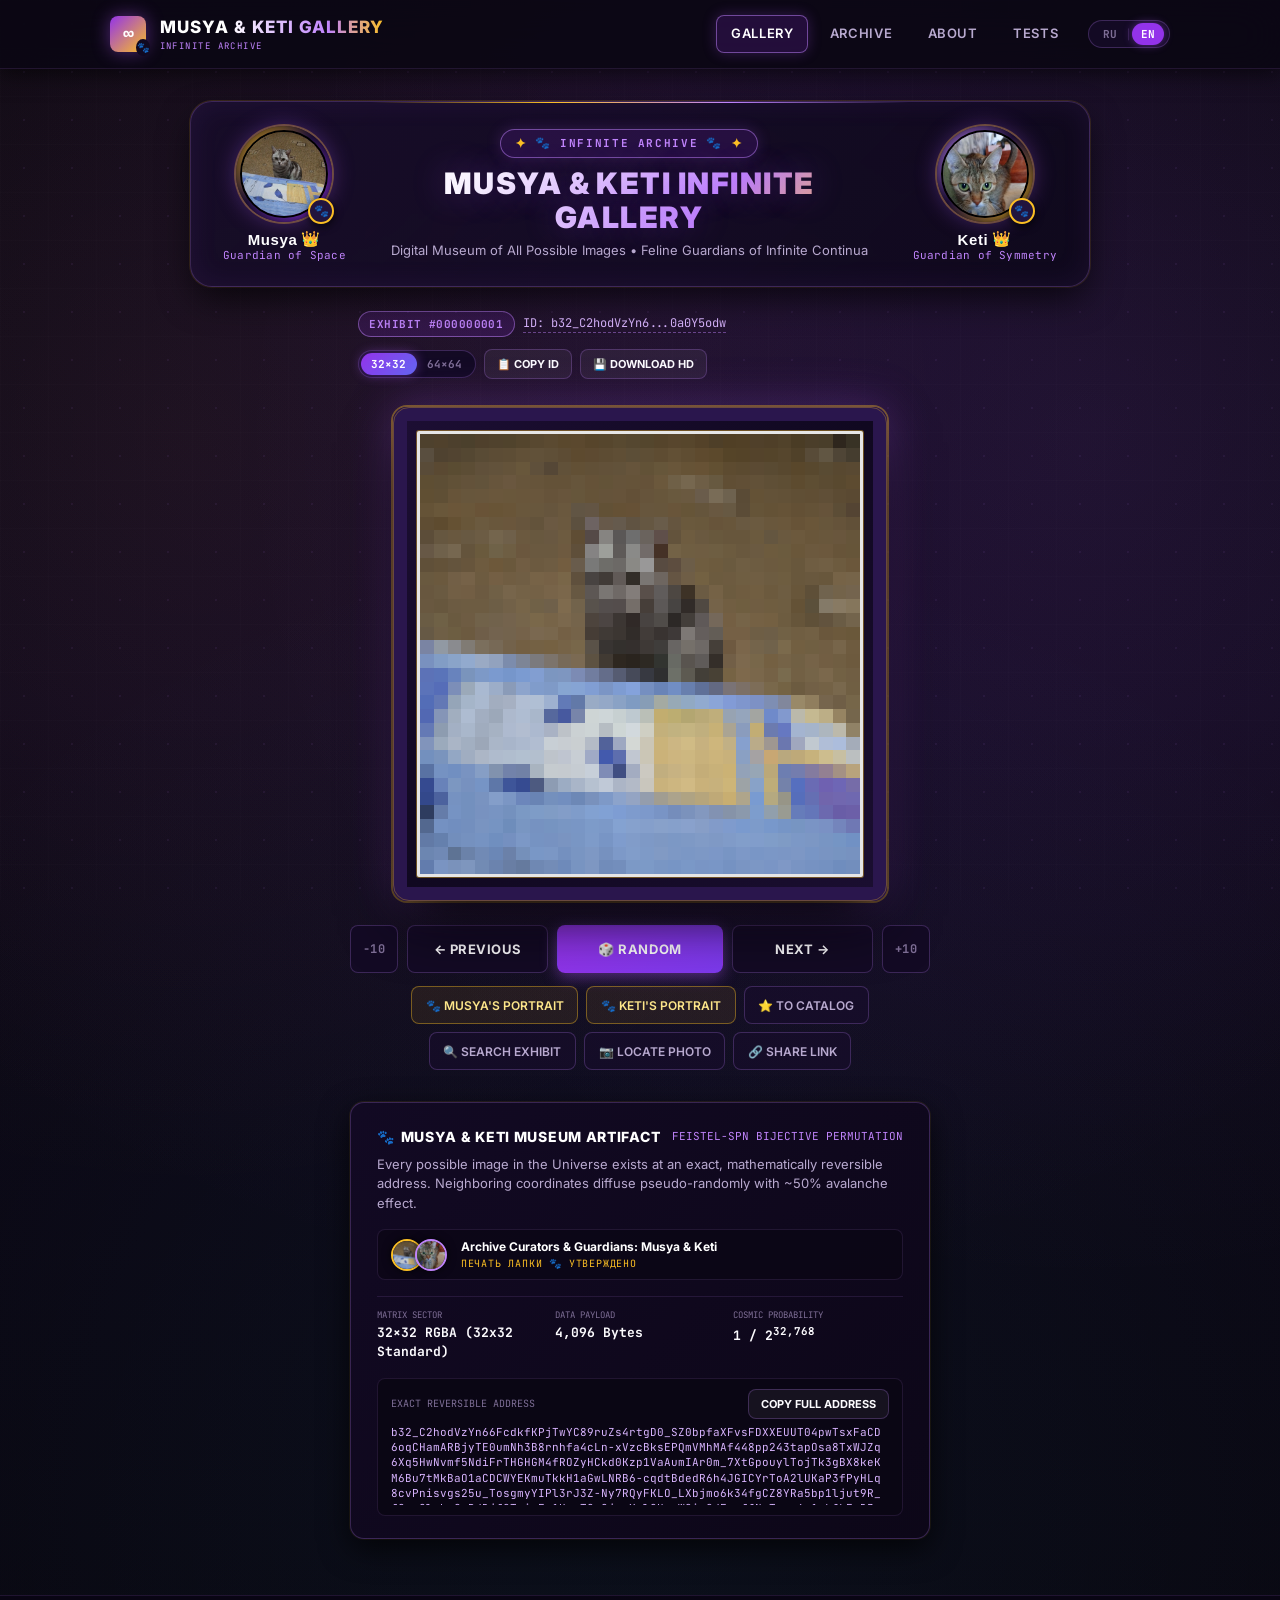
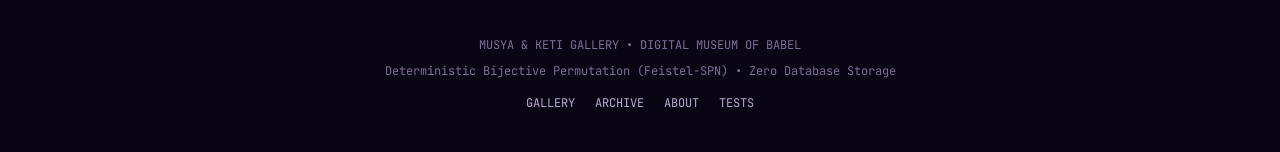
==== docs/index.html @ 3950c117 "Add files via upload" ====
<!DOCTYPE html>
<html lang="ru">
<head>
  <meta charset="UTF-8">
  <meta name="viewport" content="width=device-width, initial-scale=1.0, maximum-scale=5.0">
  <title data-i18n="site_title">ГАЛЕРЕЯ МУСИ И КЕТИ — Бесконечный цифровой музей всех возможных изображений</title>
  <meta name="description" content="Бесконечная цифровая галерея Муси и Кети: персональный музей всех возможных изображений на основе обратимой биективной перестановки Фейстеля-SPN.">
  <link rel="stylesheet" href="style.css">
  <link rel="preconnect" href="https://fonts.googleapis.com">
  <link rel="preconnect" href="https://fonts.gstatic.com" crossorigin>
  <link href="https://fonts.googleapis.com/css2?family=Inter:wght@400;500;600;700;800;900&family=JetBrains+Mono:wght@400;500;700&display=swap" rel="stylesheet">
</head>
<body>

  <!-- Top Navigation Header -->
  <header class="site-header">
    <div class="container header-inner">
      <a href="index.html" class="logo-group">
        <div class="logo-symbol">∞</div>
        <div class="logo-text-wrap">
          <span class="logo-title" data-i18n="site_name">ГАЛЕРЕЯ МУСИ И КЕТИ</span>
          <span class="logo-badge" data-i18n="site_badge">БЕСКОНЕЧНЫЙ МУЗЕЙ</span>
        </div>
      </a>

      <div class="header-nav-group">
        <nav class="site-nav">
          <a href="index.html" class="nav-link active" data-i18n="nav_gallery">ГАЛЕРЕЯ</a>
          <a href="explore.html" class="nav-link" data-i18n="nav_archive">ЗАЛ ЭКСПОНАТОВ</a>
          <a href="about.html" class="nav-link" data-i18n="nav_about">О МУЗЕЕ</a>
          <a href="tests.html" class="nav-link" data-i18n="nav_tests">ТЕСТЫ</a>
        </nav>

        <!-- Language Switcher Pill -->
        <div class="lang-switch" role="group" aria-label="Выбор языка / Language Selection">
          <button id="langBtnRu" class="lang-btn active" type="button" aria-label="Русский язык">RU</button>
          <span class="lang-divider">|</span>
          <button id="langBtnEn" class="lang-btn" type="button" aria-label="English language">EN</button>
        </div>
      </div>
    </div>
  </header>

  <!-- Central Museum Exhibition Hall -->
  <main class="container museum-hall">

    <!-- Grand Museum Hero Banner with Musya & Keti Portraits -->
    <section class="cats-museum-hero" aria-label="Хранительницы Музея">
      <!-- Left: Musya Medallion -->
      <button class="cat-guardian-card cat-musya" id="musyaCrestBtn" type="button" data-i18n-title="cat_musya_hint" title="Нажмите, чтобы материализовать Мусю">
        <div class="cat-medallion-frame">
          <img src="assets/musya.jpg" alt="Муся" class="cat-portrait-img">
          <div class="cat-paw-badge">🐾</div>
        </div>
        <div class="cat-info-tag">
          <span class="cat-name"><span data-i18n="cat_musya_name">Муся</span> 👑</span>
          <span class="cat-role" data-i18n="cat_musya_role">Хранительница Пространства</span>
        </div>
      </button>

      <!-- Center: Museum Grand Title -->
      <div class="museum-grand-title">
        <div class="museum-celestial-badge">
          <span class="star-icon">✦</span>
          <span class="paw-icon">🐾</span>
          <span data-i18n="site_badge">БЕСКОНЕЧНЫЙ МУЗЕЙ</span>
          <span class="paw-icon">🐾</span>
          <span class="star-icon">✦</span>
        </div>
        <h1 class="museum-main-heading" data-i18n="hero_title">ГАЛЕРЕЯ МУСИ И КЕТИ</h1>
        <p class="museum-sub-heading" data-i18n="hero_sub">Бесконечный цифровой музей изображений • Хранительницы бесконечных миров</p>
      </div>

      <!-- Right: Keti Medallion -->
      <button class="cat-guardian-card cat-keti" id="ketiCrestBtn" type="button" data-i18n-title="cat_keti_hint" title="Нажмите, чтобы материализовать Кети">
        <div class="cat-medallion-frame">
          <img src="assets/keti.jpg" alt="Кети" class="cat-portrait-img">
          <div class="cat-paw-badge">🐾</div>
        </div>
        <div class="cat-info-tag">
          <span class="cat-name"><span data-i18n="cat_keti_name">Кети</span> 👑</span>
          <span class="cat-role" data-i18n="cat_keti_role">Хранительница Симметрии</span>
        </div>
      </button>
    </section>
    
    <!-- Top Art Information & Actions Bar -->
    <div class="exhibit-top-bar">
      <div class="exhibit-number-tag">
        <span id="exhibitNum" class="exhibit-badge">ЭКСПОНАТ #0</span>
        <span id="exhibitShortId" class="exhibit-short-id" title="Нажмите, чтобы скопировать полный адрес">ID: загрузка...</span>
      </div>

      <div class="exhibit-top-actions">
        <!-- Resolution Sector Switcher -->
        <div class="res-pill-switch" role="group" aria-label="Выбор сектора матрицы">
          <button id="resPill32" class="res-pill-btn active" type="button">32×32</button>
          <button id="resPill64" class="res-pill-btn" type="button">64×64</button>
        </div>

        <button id="topCopyBtn" class="btn btn-secondary btn-sm" type="button" title="Скопировать полный ID" data-i18n="btn_copy_id">
          <span>📋</span> КОПИРОВАТЬ ID
        </button>
        <button id="topDownloadBtn" class="btn btn-secondary btn-sm" type="button" title="Скачать HD изображение" data-i18n="btn_download">
          <span>💾</span> СКАЧАТЬ HD
        </button>
      </div>
    </div>

    <!-- The Central Masterpiece Frame -->
    <div class="museum-frame-stage">
      <div class="museum-frame-outer">
        <div class="museum-frame-inner">
          <canvas id="artworkCanvas" class="artwork-canvas" width="440" height="440"></canvas>
        </div>
      </div>
    </div>

    <!-- Museum Controls & Babel Traversal Deck -->
    <div class="museum-controls">
      <!-- Primary Traversal Row: Adjacent Coordinate Stepping -->
      <div class="traversal-row">
        <button id="stepMinus10" class="nav-btn nav-btn-step" type="button" title="Сделать 10 шагов назад">-10</button>
        <button id="prevBtn" class="nav-btn" type="button" title="Предыдущий экспонат (Стрелка влево)" data-i18n="nav_prev">
          <span>←</span> НАЗАД
        </button>
        <button id="randomBtn" class="nav-btn nav-btn-random" type="button" title="Материализовать случайную координату (Пробел / R)" data-i18n="nav_random">
          <span>🎲</span> СЛУЧАЙНЫЙ
        </button>
        <button id="nextBtn" class="nav-btn" type="button" title="Следующий экспонат (Стрелка вправо)" data-i18n="nav_next">
          ВПЕРЁД <span>→</span>
        </button>
        <button id="stepPlus10" class="nav-btn nav-btn-step" type="button" title="Сделать 10 шагов вперёд">+10</button>
      </div>

      <!-- Secondary Tools Row -->
      <div class="tools-row">
        <button id="loadMusyaBtn" class="tool-btn tool-btn-cat" type="button" data-i18n="tool_musya">
          <span>🐾</span> ПОРТРЕТ МУСИ
        </button>
        <button id="loadKetiBtn" class="tool-btn tool-btn-cat" type="button" data-i18n="tool_keti">
          <span>🐾</span> ПОРТРЕТ КЕТИ
        </button>
        <button id="saveToCatalogBtn" class="tool-btn" type="button" data-i18n="tool_save_catalog">
          <span>⭐</span> В КАТАЛОГ
        </button>
        <button id="jumpModalBtn" class="tool-btn" type="button" data-i18n="tool_jump">
          <span>🔍</span> ПОИСК ЭКСПОНАТА
        </button>
        <button id="photoModalBtn" class="tool-btn" type="button" data-i18n="tool_locate">
          <span>📷</span> НАЙТИ ФОТО
        </button>
        <button id="shareBtn" class="tool-btn" type="button" data-i18n="tool_share">
          <span>🔗</span> ПОДЕЛИТЬСЯ
        </button>
      </div>
    </div>

    <!-- Museum Placard (Metadata) -->
    <div class="museum-placard">
      <div class="placard-title-row">
        <div class="placard-title">
          <span>🐾</span>
          <span data-i18n="placard_title">АРТИФАКТ МУЗЕЯ МУСИ И КЕТИ</span>
        </div>
        <div class="placard-provenance" data-i18n="placard_provenance">ОБРАТИМАЯ БИЕКЦИЯ ФЕЙСТЕЛЯ-SPN</div>
      </div>
      <p class="placard-desc" data-i18n="placard_desc">
        Каждое возможное изображение Вселенной обладает точным, математически обратимым адресом. 
        Соседние координаты рассеиваются псевдослучайно с эффектом лавины ~50%.
      </p>

      <!-- Feline Museum Curators Badge -->
      <div class="placard-curators-badge">
        <div class="curator-thumbs">
          <img src="assets/musya.jpg" alt="Муся" class="curator-avatar">
          <img src="assets/keti.jpg" alt="Кети" class="curator-avatar">
        </div>
        <div class="curator-text">
          <span class="curator-label" data-i18n="placard_curators">Хранительницы цифрового архива: Муся и Кети</span>
          <span class="curator-seal">ПЕЧАТЬ ЛАПКИ 🐾 УТВЕРЖДЕНО</span>
        </div>
      </div>

      <div class="placard-stats">
        <div class="placard-stat-item">
          <span class="placard-stat-label" data-i18n="placard_sector">СЕКТОР МАТРИЦЫ</span>
          <span id="placardSector" class="placard-stat-val">32×32 RGBA</span>
        </div>
        <div class="placard-stat-item">
          <span class="placard-stat-label" data-i18n="placard_payload">ОБЪЁМ ДАННЫХ</span>
          <span id="placardBytes" class="placard-stat-val">4,096 Bytes</span>
        </div>
        <div class="placard-stat-item">
          <span class="placard-stat-label" data-i18n="placard_prob">КОСМИЧЕСКАЯ ВЕРОЯТНОСТЬ</span>
          <span id="placardProb" class="placard-stat-val">1 / 2<sup>32,768</sup></span>
        </div>
      </div>

      <!-- Expandable / Scrollable Full Address -->
      <div class="placard-id-box">
        <div class="placard-id-header">
          <span data-i18n="placard_addr_title">ТОЧНЫЙ МАТЕМАТИЧЕСКИЙ АДРЕС</span>
          <button id="placardCopyBtn" class="btn btn-secondary btn-sm" type="button" data-i18n="placard_btn_copy">КОПИРОВАТЬ АДРЕС</button>
        </div>
        <div id="placardFullId" class="placard-id-text"></div>
      </div>
    </div>

  </main>

  <!-- =========================================
       MODAL 1: SEARCH EXHIBIT (BY ID OR SHORT NUMBER)
       ========================================= -->
  <div id="jumpModal" class="modal-overlay" role="dialog" aria-modal="true">
    <div class="modal-window">
      <div class="modal-header">
        <h3 class="modal-title"><span data-i18n="modal_jump_title">🔍 Поиск экспоната в Галерее Муси и Кети</span></h3>
        <button id="jumpCloseBtn" class="modal-close-btn" type="button">&times;</button>
      </div>

      <!-- Search Mode Tabs -->
      <div style="display: flex; gap: 0.5rem; margin-bottom: 1.25rem; border-bottom: 1px solid var(--border-subtle); padding-bottom: 0.75rem;">
        <button id="searchTabNumBtn" class="btn btn-secondary btn-sm active" type="button" data-i18n="search_tab_num" style="flex: 1;">
          ПО НОМЕРУ ЭКСПОНАТА
        </button>
        <button id="searchTabIdBtn" class="btn btn-secondary btn-sm" type="button" data-i18n="search_tab_id" style="flex: 1;">
          ПО ПОЛНОМУ ID
        </button>
      </div>

      <!-- Tab 1: Search by Short Number -->
      <div id="searchTabNumPane">
        <p style="font-size: 0.8125rem; color: var(--text-muted); margin-bottom: 0.75rem;" data-i18n="modal_search_num_hint">
          Введите номер сохранённого экспоната (например, EXHIBIT #000000001 или 1):
        </p>
        <input type="text" id="searchNumInput" class="modal-textarea" style="height: 46px; font-size: 0.95rem; padding: 0.65rem 0.85rem; resize: none;" data-i18n-placeholder="modal_search_num_placeholder" placeholder="EXHIBIT #000000001..." spellcheck="false">
        <div style="display: flex; justify-content: flex-end; gap: 0.5rem; margin-top: 1.25rem;">
          <button id="searchNumExecuteBtn" class="btn btn-primary" type="button" data-i18n="modal_search_num_btn">НАЙТИ В КАТАЛОГЕ</button>
        </div>
      </div>

      <!-- Tab 2: Search by Full ID -->
      <div id="searchTabIdPane" style="display: none;">
        <p style="font-size: 0.8125rem; color: var(--text-muted); margin-bottom: 0.75rem;" data-i18n="modal_jump_hint">
          Вставьте полный адрес 32×32 (b32_...), 64×64 (b64_...) или Base64 ID:
        </p>
        <textarea id="jumpInput" class="modal-textarea" data-i18n-placeholder="modal_jump_placeholder" placeholder="Вставьте полный ID экспоната здесь..." spellcheck="false"></textarea>
        <div style="display: flex; justify-content: flex-end; gap: 0.5rem; margin-top: 1.25rem;">
          <button id="jumpExecuteBtn" class="btn btn-primary" type="button" data-i18n="modal_jump_btn">ДЕКОДИРОВАТЬ И ОТКРЫТЬ</button>
        </div>
      </div>

      <div id="jumpErrorBox" class="alert-banner alert-error" style="display: none;"></div>
    </div>
  </div>

  <!-- =========================================
       MODAL 2: LOCATE PHOTO (CALCULATE ADDRESS)
       ========================================= -->
  <div id="photoModal" class="modal-overlay" role="dialog" aria-modal="true">
    <div class="modal-window">
      <div class="modal-header">
        <h3 class="modal-title"><span data-i18n="modal_locate_title">📷 Найти фотографию в Галерее Муси и Кети</span></h3>
        <button id="photoCloseBtn" class="modal-close-btn" type="button">&times;</button>
      </div>
      <p style="font-size: 0.8125rem; color: var(--text-muted); margin-bottom: 1rem;" data-i18n="modal_locate_hint">
        Загрузите любую фотографию, чтобы вычислить её уникальные координаты через обратную перестановку:
      </p>

      <div id="photoDropzone" class="modal-dropzone">
        <input type="file" id="photoFileInput" accept="image/*" style="display: none;">
        <div style="font-size: 1.75rem; color: var(--accent-lavender); margin-bottom: 0.25rem;">🐾 ⇪</div>
        <div style="font-size: 0.875rem; font-weight: 700;" data-i18n="modal_dropzone_main">Выберите или перетащите фото</div>
        <div style="font-size: 0.75rem; color: var(--text-dim); margin-top: 0.25rem;" data-i18n="modal_dropzone_sub">100% локальная обработка на вашем устройстве без сервера</div>
      </div>

      <div id="photoPreviewStrip" class="modal-preview-strip">
        <img id="photoThumb" class="modal-thumb" alt="Превью">
        <div style="flex: 1; overflow: hidden;">
          <div id="photoFileName" style="font-size: 0.8125rem; font-weight: 600; white-space: nowrap; overflow: hidden; text-overflow: ellipsis;"></div>
          <div style="font-size: 0.6875rem; color: var(--accent-gold);">Готово к вычислению адреса в архиве</div>
        </div>
      </div>

      <!-- Resolution Selector in Modal -->
      <div style="display: flex; align-items: center; justify-content: space-between; margin-top: 1rem;">
        <span style="font-size: 0.75rem; font-family: var(--font-mono); color: var(--text-muted);" data-i18n="modal_locate_sector">ЦЕЛЕВОЙ СЕКТОР:</span>
        <select id="photoResToggle" style="background: var(--bg-input); color: #fff; border: 1px solid var(--border-light); border-radius: var(--radius-sm); padding: 0.35rem 0.65rem; font-family: var(--font-mono); font-size: 0.75rem;">
          <option value="32" data-i18n="modal_locate_opt32">32×32 Стандарт (1 024 px)</option>
          <option value="64" data-i18n="modal_locate_opt64">64×64 Детализированный (4 096 px)</option>
        </select>
      </div>

      <div id="photoDownscaleWarning" class="alert-banner alert-warning" style="display: none;"></div>

      <div style="display: flex; justify-content: flex-end; gap: 0.5rem; margin-top: 1.25rem;">
        <button id="photoCalculateBtn" class="btn btn-primary" type="button" style="display: none;" data-i18n="modal_locate_btn">РАССЧИТАТЬ АДРЕС В АРХИВЕ</button>
      </div>
    </div>
  </div>

  <!-- Mobile Bottom Navigation Bar -->
  <aside class="mobile-bottom-bar" aria-label="Мобильная навигация">
    <nav class="mobile-bottom-nav">
      <a href="index.html" class="mob-nav-btn active">
        <span class="mob-icon">🐾</span>
        <span data-i18n="nav_gallery">Галерея</span>
      </a>
      <a href="explore.html" class="mob-nav-btn">
        <span class="mob-icon">🔭</span>
        <span data-i18n="nav_archive">Зал</span>
      </a>
      <a href="about.html" class="mob-nav-btn">
        <span class="mob-icon">📖</span>
        <span data-i18n="nav_about">О музее</span>
      </a>
      <a href="tests.html" class="mob-nav-btn">
        <span class="mob-icon">🧪</span>
        <span data-i18n="nav_tests">Тесты</span>
      </a>
    </nav>
  </aside>

  <!-- Site Footer -->
  <footer class="site-footer">
    <div class="container footer-inner">
      <p data-i18n="footer_copy">ГАЛЕРЕЯ МУСИ И КЕТИ • БЕСКОНЕЧНЫЙ ЦИФРОВОЙ МУЗЕЙ</p>
      <p data-i18n="footer_tech">Биективная псевдослучайная перестановка (Feistel-SPN) • Без серверов и баз данных</p>
      <div class="footer-links">
        <a href="index.html" data-i18n="nav_gallery">ГАЛЕРЕЯ</a>
        <a href="explore.html" data-i18n="nav_archive">ЗАЛ ЭКСПОНАТОВ</a>
        <a href="about.html" data-i18n="nav_about">О МУЗЕЕ</a>
        <a href="tests.html" data-i18n="nav_tests">ТЕСТЫ</a>
      </div>
    </div>
  </footer>

  <script src="permutation.js"></script>
  <script src="encoder.js"></script>
  <script src="decoder.js"></script>
  <script src="generator.js"></script>
  <script src="i18n.js"></script>
  <script src="cat_data.js"></script>
  <script src="catalog.js"></script>
  <script src="app.js"></script>
</body>
</html>
---- docs/style.css ----
/*
 * MUSYA & KETI: INFINITE GALLERY - DIGITAL MUSEUM ARCHIVE
 * Dedicated to the two feline guardians: Musya & Keti
 * Aesthetic: Regal Obsidian & Deep Cosmic Amethyst, Ethereal Lavender Glow,
 * Warm Starlight Gold Accents, Beveled Museum Frames & Celestial Motifs
 * Fully Responsive: Desktop, Tablet, and Mobile (from 320px)
 */

:root {
  /* Cosmic Backgrounds */
  --bg-void: #07060b;
  --bg-hall: #0c0817;
  --bg-card: #130a24;
  --bg-card-hover: #1c1033;
  --bg-card-elevated: #22143d;
  --bg-input: #0a0614;

  /* Museum Beveled Frames */
  --frame-outer: #160c2b;
  --frame-bevel: #2a164d;
  --frame-inner: #fdfefe;
  --frame-gold: #fbbf24;
  --frame-gold-glow: rgba(251, 191, 36, 0.4);
  --frame-glow: rgba(168, 85, 247, 0.35);

  /* Color Accents */
  --accent-purple: #9333ea;
  --accent-lavender: #c084fc;
  --accent-lavender-light: #e9d5ff;
  --accent-purple-glow: rgba(168, 85, 247, 0.45);
  --accent-gold: #fbbf24;
  --accent-gold-dark: #d97706;
  --accent-gold-glow: rgba(251, 191, 36, 0.35);
  --accent-blue: #38bdf8;
  --accent-blue-glow: rgba(56, 189, 248, 0.25);
  --accent-indigo: #6366f1;

  /* Borders */
  --border-subtle: rgba(192, 132, 252, 0.12);
  --border-light: rgba(192, 132, 252, 0.24);
  --border-accent: rgba(192, 132, 252, 0.5);
  --border-gold: rgba(251, 191, 36, 0.4);

  /* Typography Colors */
  --text-main: #fcfbfe;
  --text-muted: #b8a9cf;
  --text-dim: #7e6e96;
  --text-accent: #d8b4fe;
  --text-gold: #fde68a;

  /* Status Colors */
  --status-success: #10b981;
  --status-error: #f43f5e;
  --status-warning: #f59e0b;

  /* Fonts */
  --font-sans: 'Inter', -apple-system, BlinkMacSystemFont, 'Segoe UI', Roboto, sans-serif;
  --font-mono: 'JetBrains Mono', 'Fira Code', 'Courier New', monospace;

  /* Border Radii */
  --radius-xs: 4px;
  --radius-sm: 8px;
  --radius-md: 14px;
  --radius-lg: 22px;
  --radius-full: 9999px;
}

*, *::before, *::after {
  box-sizing: border-box;
  margin: 0;
  padding: 0;
}

html {
  font-size: 16px;
  scroll-behavior: smooth;
  color-scheme: dark;
  -webkit-text-size-adjust: 100%;
}

body {
  background-color: var(--bg-void);
  color: var(--text-main);
  font-family: var(--font-sans);
  line-height: 1.5;
  min-height: 100vh;
  display: flex;
  flex-direction: column;
  overflow-x: hidden;
  background-image: 
    radial-gradient(circle at 50% 12%, rgba(147, 51, 234, 0.12) 0%, transparent 65%),
    radial-gradient(circle at 15% 25%, rgba(251, 191, 36, 0.05) 0%, transparent 45%),
    radial-gradient(circle at 85% 25%, rgba(192, 132, 252, 0.08) 0%, transparent 50%),
    radial-gradient(circle at 50% 85%, rgba(56, 189, 248, 0.05) 0%, transparent 60%),
    linear-gradient(to bottom, #07060b, #0d0818 40%, #08060e);
}

/* Celestial Starlight & Arch Grid Texture */
body::before {
  content: "";
  position: fixed;
  inset: 0;
  background-size: 48px 48px;
  background-image: 
    radial-gradient(circle, rgba(192, 132, 252, 0.07) 1px, transparent 1px),
    linear-gradient(to right, rgba(255, 255, 255, 0.012) 1px, transparent 1px),
    linear-gradient(to bottom, rgba(255, 255, 255, 0.012) 1px, transparent 1px);
  pointer-events: none;
  z-index: 0;
}

.container {
  width: 100%;
  max-width: 1100px;
  margin: 0 auto;
  padding: 0 1.25rem;
  position: relative;
  z-index: 1;
}

/* =========================================
   TOP NAVIGATION HEADER
   ========================================= */

.site-header {
  border-bottom: 1px solid var(--border-subtle);
  background: rgba(11, 7, 20, 0.92);
  backdrop-filter: blur(20px);
  -webkit-backdrop-filter: blur(20px);
  position: sticky;
  top: 0;
  z-index: 100;
  box-shadow: 0 4px 20px rgba(0, 0, 0, 0.6);
}

.header-inner {
  display: flex;
  align-items: center;
  justify-content: space-between;
  height: 68px;
  gap: 1rem;
}

.logo-group {
  display: flex;
  align-items: center;
  gap: 0.85rem;
  text-decoration: none;
  color: var(--text-main);
  transition: transform 0.2s ease;
}

.logo-group:hover {
  transform: translateY(-1px);
}

.logo-symbol {
  width: 36px;
  height: 36px;
  border-radius: var(--radius-sm);
  background: linear-gradient(135deg, var(--accent-purple), var(--accent-gold));
  display: flex;
  align-items: center;
  justify-content: center;
  font-weight: 800;
  font-family: var(--font-mono);
  font-size: 1.15rem;
  color: #fff;
  box-shadow: 0 0 18px var(--accent-purple-glow);
  position: relative;
}

.logo-symbol::after {
  content: "🐾";
  position: absolute;
  font-size: 0.625rem;
  bottom: -4px;
  right: -4px;
  background: #110920;
  border-radius: 50%;
  padding: 1px;
}

.logo-text-wrap {
  display: flex;
  flex-direction: column;
}

.logo-title {
  font-size: 1.0625rem;
  font-weight: 800;
  letter-spacing: 0.06em;
  background: linear-gradient(90deg, #ffffff 30%, var(--accent-lavender) 75%, var(--accent-gold) 100%);
  -webkit-background-clip: text;
  -webkit-text-fill-color: transparent;
}

.logo-badge {
  font-family: var(--font-mono);
  font-size: 0.5625rem;
  letter-spacing: 0.16em;
  color: var(--accent-lavender);
  text-transform: uppercase;
}

.header-nav-group {
  display: flex;
  align-items: center;
  gap: 1rem;
}

.site-nav {
  display: flex;
  align-items: center;
  gap: 0.5rem;
}

.nav-link {
  font-size: 0.8125rem;
  font-weight: 600;
  letter-spacing: 0.05em;
  text-transform: uppercase;
  color: var(--text-muted);
  text-decoration: none;
  padding: 0.45rem 0.85rem;
  border-radius: var(--radius-sm);
  transition: all 0.2s ease;
  min-height: 38px;
  display: inline-flex;
  align-items: center;
}

.nav-link:hover {
  color: var(--text-main);
  background: rgba(192, 132, 252, 0.08);
}

.nav-link.active {
  color: #fff;
  background: rgba(147, 51, 234, 0.18);
  border: 1px solid var(--border-accent);
  box-shadow: 0 0 14px rgba(168, 85, 247, 0.25);
}

/* Language Switcher Pill in Header */
.lang-switch {
  display: inline-flex;
  align-items: center;
  background: var(--bg-card);
  border: 1px solid var(--border-light);
  border-radius: var(--radius-full);
  padding: 2px 5px;
  gap: 2px;
}

.lang-btn {
  background: transparent;
  border: none;
  color: var(--text-dim);
  font-family: var(--font-mono);
  font-size: 0.6875rem;
  font-weight: 700;
  padding: 0.25rem 0.55rem;
  border-radius: var(--radius-full);
  cursor: pointer;
  transition: all 0.2s ease;
}

.lang-btn:hover {
  color: var(--text-main);
}

.lang-btn.active {
  background: var(--accent-purple);
  color: #fff;
  box-shadow: 0 0 10px var(--accent-purple-glow);
}

.lang-divider {
  color: var(--border-light);
  font-size: 0.625rem;
}

/* =========================================
   CATS MUSEUM HERO (MUSYA & KETI MEDALLIONS)
   ========================================= */

.cats-museum-hero {
  width: 100%;
  max-width: 900px;
  margin: 1.5rem auto 1.5rem;
  display: flex;
  align-items: center;
  justify-content: space-between;
  gap: 1.25rem;
  padding: 1.25rem 1.75rem;
  background: linear-gradient(135deg, rgba(23, 13, 44, 0.75) 0%, rgba(13, 8, 25, 0.85) 100%);
  border: 1px solid var(--border-light);
  border-radius: var(--radius-lg);
  box-shadow: 
    0 15px 35px -5px rgba(0, 0, 0, 0.7),
    inset 0 0 30px rgba(168, 85, 247, 0.08),
    0 0 0 1px rgba(251, 191, 36, 0.15);
  backdrop-filter: blur(12px);
  position: relative;
  overflow: hidden;
}

.cats-museum-hero::before {
  content: "";
  position: absolute;
  top: 0;
  left: 20%;
  right: 20%;
  height: 1px;
  background: linear-gradient(90deg, transparent, var(--accent-gold), var(--accent-lavender), transparent);
}

/* Cat Guardian Medallion Card */
.cat-guardian-card {
  display: flex;
  flex-direction: column;
  align-items: center;
  gap: 0.5rem;
  cursor: pointer;
  text-decoration: none;
  background: transparent;
  border: none;
  color: inherit;
  transition: all 0.25s ease;
  user-select: none;
  padding: 0.25rem;
  flex: 0 0 130px;
}

.cat-guardian-card:hover {
  transform: translateY(-3px) scale(1.03);
}

.cat-guardian-card:hover .cat-medallion-frame {
  box-shadow: 
    0 0 30px var(--accent-purple-glow),
    0 0 0 3px var(--accent-gold),
    inset 0 0 15px var(--accent-purple);
}

.cat-guardian-card:hover .cat-portrait-img {
  transform: scale(1.08);
}

.cat-guardian-card:focus-visible {
  outline: 2px solid var(--accent-gold);
  border-radius: var(--radius-md);
}

/* Circular Medallion Frame */
.cat-medallion-frame {
  width: 96px;
  height: 96px;
  border-radius: 50%;
  position: relative;
  padding: 4px;
  background: linear-gradient(135deg, var(--accent-gold) 0%, var(--frame-bevel) 45%, var(--accent-purple) 100%);
  box-shadow: 
    0 0 22px rgba(168, 85, 247, 0.35),
    0 0 0 2px rgba(251, 191, 36, 0.35),
    inset 0 0 12px rgba(0, 0, 0, 0.8);
  animation: catPulse 4s ease-in-out infinite;
  display: flex;
  align-items: center;
  justify-content: center;
}

.cat-keti .cat-medallion-frame {
  animation-delay: 2s;
  background: linear-gradient(135deg, var(--accent-lavender) 0%, var(--frame-bevel) 45%, var(--accent-gold) 100%);
}

@keyframes catPulse {
  0%, 100% {
    box-shadow: 
      0 0 20px rgba(168, 85, 247, 0.35),
      0 0 0 2px rgba(251, 191, 36, 0.3);
  }
  50% {
    box-shadow: 
      0 0 32px rgba(192, 132, 252, 0.6),
      0 0 0 2px rgba(251, 191, 36, 0.6);
  }
}

.cat-portrait-img {
  width: 100%;
  height: 100%;
  border-radius: 50%;
  object-fit: cover;
  object-position: center;
  display: block;
  transition: transform 0.35s ease;
  border: 2px solid #000;
}

.cat-keti .cat-portrait-img {
  object-position: center 25%;
}

.cat-paw-badge {
  position: absolute;
  bottom: -2px;
  right: -2px;
  width: 26px;
  height: 26px;
  border-radius: 50%;
  background: var(--bg-card-elevated);
  border: 2px solid var(--accent-gold);
  color: var(--accent-gold);
  font-size: 0.75rem;
  display: flex;
  align-items: center;
  justify-content: center;
  box-shadow: 0 2px 8px rgba(0, 0, 0, 0.8);
}

.cat-info-tag {
  display: flex;
  flex-direction: column;
  align-items: center;
  text-align: center;
}

.cat-name {
  font-weight: 800;
  font-size: 0.9375rem;
  letter-spacing: 0.04em;
  color: #fff;
  display: flex;
  align-items: center;
  gap: 0.25rem;
}

.cat-role {
  font-size: 0.6875rem;
  color: var(--accent-lavender);
  font-family: var(--font-mono);
  letter-spacing: 0.02em;
  white-space: nowrap;
}

/* Center Grand Title in Hero */
.museum-grand-title {
  display: flex;
  flex-direction: column;
  align-items: center;
  text-align: center;
  flex: 1;
}

.museum-celestial-badge {
  display: inline-flex;
  align-items: center;
  gap: 0.5rem;
  background: rgba(147, 51, 234, 0.15);
  border: 1px solid var(--border-accent);
  padding: 0.25rem 0.85rem;
  border-radius: var(--radius-full);
  font-family: var(--font-mono);
  font-size: 0.6875rem;
  font-weight: 700;
  color: var(--accent-lavender);
  letter-spacing: 0.15em;
  margin-bottom: 0.5rem;
  box-shadow: 0 0 15px rgba(168, 85, 247, 0.2);
}

.star-icon {
  color: var(--accent-gold);
  font-size: 0.8125rem;
}

.paw-icon {
  font-size: 0.75rem;
}

.museum-main-heading {
  font-size: 1.85rem;
  font-weight: 900;
  letter-spacing: 0.05em;
  line-height: 1.15;
  background: linear-gradient(135deg, #ffffff 20%, var(--accent-lavender) 65%, var(--accent-gold) 100%);
  -webkit-background-clip: text;
  -webkit-text-fill-color: transparent;
  margin-bottom: 0.4rem;
  text-shadow: 0 0 35px rgba(168, 85, 247, 0.3);
}

.museum-sub-heading {
  font-size: 0.8125rem;
  color: var(--text-muted);
  max-width: 480px;
  line-height: 1.45;
}

/* =========================================
   MUSEUM EXHIBITION HALL (MAIN SCREEN)
   ========================================= */

.museum-hall {
  padding: 0.5rem 0 3.5rem;
  display: flex;
  flex-direction: column;
  align-items: center;
  text-align: center;
}

/* Top Exhibition Header Bar (Above the Artwork) */
.exhibit-top-bar {
  width: 100%;
  max-width: 580px;
  display: flex;
  flex-wrap: wrap;
  align-items: center;
  justify-content: space-between;
  gap: 0.75rem;
  margin-bottom: 1.25rem;
  padding: 0 0.5rem;
}

.exhibit-number-tag {
  display: flex;
  align-items: center;
  gap: 0.5rem;
  font-family: var(--font-mono);
  font-size: 0.75rem;
  color: var(--text-muted);
}

.exhibit-badge {
  background: rgba(147, 51, 234, 0.16);
  border: 1px solid var(--border-accent);
  color: var(--accent-lavender);
  padding: 0.22rem 0.65rem;
  border-radius: var(--radius-full);
  font-size: 0.6875rem;
  font-weight: 700;
  text-transform: uppercase;
  letter-spacing: 0.04em;
}

.exhibit-short-id {
  color: var(--text-accent);
  cursor: pointer;
  border-bottom: 1px dashed rgba(192, 132, 252, 0.45);
  transition: all 0.2s ease;
}

.exhibit-short-id:hover {
  color: #fff;
  border-bottom-color: var(--accent-gold);
}

.exhibit-top-actions {
  display: flex;
  align-items: center;
  gap: 0.5rem;
}

/* Resolution Sector Pills */
.res-pill-switch {
  display: inline-flex;
  background: var(--bg-card);
  border: 1px solid var(--border-light);
  border-radius: var(--radius-full);
  padding: 2px;
}

.res-pill-btn {
  background: transparent;
  border: none;
  color: var(--text-dim);
  font-family: var(--font-mono);
  font-size: 0.6875rem;
  font-weight: 700;
  padding: 0.25rem 0.65rem;
  border-radius: var(--radius-full);
  cursor: pointer;
  transition: all 0.2s ease;
}

.res-pill-btn.active {
  background: linear-gradient(135deg, var(--accent-purple), var(--accent-indigo));
  color: #fff;
  box-shadow: 0 0 12px var(--accent-purple-glow);
}

/* =========================================
   THE CENTRAL MUSEUM FRAME (MASTERPIECE)
   ========================================= */

.museum-frame-stage {
  position: relative;
  display: flex;
  align-items: center;
  justify-content: center;
  margin: 0.5rem 0 1.5rem;
}

/* Outer Beveled Royal Amethyst Frame */
.museum-frame-outer {
  background: linear-gradient(135deg, #1c0e33 0%, #100820 50%, #1a0e30 100%);
  border: 14px solid var(--frame-bevel);
  border-radius: var(--radius-md);
  box-shadow: 
    0 25px 60px -10px rgba(0, 0, 0, 0.95),
    0 0 0 2px var(--border-gold),
    0 0 45px var(--frame-glow);
  padding: 10px;
  position: relative;
  transition: all 0.3s ease;
}

.museum-frame-outer::before {
  content: "";
  position: absolute;
  inset: -14px;
  border: 1px solid rgba(251, 191, 36, 0.3);
  border-radius: calc(var(--radius-md) + 2px);
  pointer-events: none;
}

/* Inner Light Passe-Partout / Matte Lining */
.museum-frame-inner {
  background: #000;
  border: 3px solid rgba(255, 255, 255, 0.9);
  box-shadow: 
    inset 0 0 25px rgba(0, 0, 0, 0.9),
    0 0 0 1px rgba(251, 191, 36, 0.4);
  border-radius: 2px;
  overflow: hidden;
  display: flex;
  align-items: center;
  justify-content: center;
  position: relative;
}

/* The Canvas Itself */
.artwork-canvas {
  width: 440px;
  height: 440px;
  max-width: 84vw;
  max-height: 84vw;
  image-rendering: -moz-crisp-edges;
  image-rendering: -webkit-crisp-edges;
  image-rendering: pixelated;
  image-rendering: crisp-edges;
  display: block;
}

/* =========================================
   MUSEUM CONTROLS & BABEL NAVIGATION DECK
   ========================================= */

.museum-controls {
  width: 100%;
  max-width: 580px;
  display: flex;
  flex-direction: column;
  gap: 0.85rem;
  margin-bottom: 2rem;
}

/* Primary Traversal Row: PREV / RANDOM / NEXT */
.traversal-row {
  display: flex;
  align-items: center;
  justify-content: center;
  gap: 0.55rem;
}

.nav-btn {
  display: inline-flex;
  align-items: center;
  justify-content: center;
  gap: 0.45rem;
  background: var(--bg-card);
  border: 1px solid var(--border-light);
  color: var(--text-main);
  font-family: var(--font-sans);
  font-size: 0.8125rem;
  font-weight: 700;
  letter-spacing: 0.04em;
  padding: 0.75rem 1.15rem;
  border-radius: var(--radius-sm);
  cursor: pointer;
  transition: all 0.2s ease;
  min-height: 48px;
  text-decoration: none;
  flex: 1;
}

.nav-btn:hover {
  background: var(--bg-card-hover);
  border-color: var(--border-accent);
  transform: translateY(-1px);
  box-shadow: 0 4px 12px rgba(0, 0, 0, 0.4);
}

.nav-btn-random {
  background: linear-gradient(135deg, var(--accent-purple), #7c3aed);
  border-color: transparent;
  color: #fff;
  box-shadow: 0 4px 16px var(--accent-purple-glow);
  flex: 1.25;
}

.nav-btn-random:hover {
  box-shadow: 0 6px 24px rgba(168, 85, 247, 0.55);
  transform: translateY(-2px);
}

.nav-btn-step {
  font-family: var(--font-mono);
  font-size: 0.75rem;
  padding: 0.5rem 0.75rem;
  flex: 0 0 auto;
  color: var(--text-dim);
}

.nav-btn-step:hover {
  color: var(--accent-lavender);
}

/* Auxiliary Tools Row */
.tools-row {
  display: flex;
  flex-wrap: wrap;
  align-items: center;
  justify-content: center;
  gap: 0.5rem;
}

.tool-btn {
  background: rgba(23, 13, 44, 0.65);
  border: 1px solid var(--border-light);
  color: var(--text-muted);
  font-family: var(--font-sans);
  font-size: 0.75rem;
  font-weight: 600;
  padding: 0.5rem 0.85rem;
  border-radius: var(--radius-sm);
  cursor: pointer;
  transition: all 0.2s ease;
  display: inline-flex;
  align-items: center;
  gap: 0.4rem;
  min-height: 38px;
}

.tool-btn:hover {
  color: #fff;
  background: rgba(147, 51, 234, 0.22);
  border-color: var(--border-accent);
  transform: translateY(-1px);
}

/* Special Cat Quick Portrait Buttons */
.tool-btn-cat {
  border-color: var(--border-gold);
  color: var(--text-gold);
  background: rgba(251, 191, 36, 0.08);
}

.tool-btn-cat:hover {
  background: rgba(251, 191, 36, 0.18);
  border-color: var(--accent-gold);
  box-shadow: 0 0 14px var(--accent-gold-glow);
  color: #fff;
}

/* =========================================
   MUSEUM EXHIBIT PLACARD (METADATA)
   ========================================= */

.museum-placard {
  width: 100%;
  max-width: 580px;
  background: linear-gradient(135deg, rgba(19, 10, 36, 0.95) 0%, rgba(13, 7, 24, 0.95) 100%);
  border: 1px solid var(--border-light);
  border-radius: var(--radius-md);
  padding: 1.4rem 1.6rem;
  text-align: left;
  box-shadow: 
    0 10px 30px rgba(0, 0, 0, 0.7),
    0 0 0 1px rgba(251, 191, 36, 0.1);
  position: relative;
}

.placard-title-row {
  display: flex;
  align-items: center;
  justify-content: space-between;
  margin-bottom: 0.5rem;
}

.placard-title {
  font-size: 0.875rem;
  font-weight: 800;
  letter-spacing: 0.05em;
  text-transform: uppercase;
  color: #fff;
  display: flex;
  align-items: center;
  gap: 0.4rem;
}

.placard-provenance {
  font-family: var(--font-mono);
  font-size: 0.6875rem;
  color: var(--accent-lavender);
}

.placard-desc {
  font-size: 0.8125rem;
  color: var(--text-muted);
  line-height: 1.5;
  margin-bottom: 1rem;
}

/* Curator Badge in Placard */
.placard-curators-badge {
  display: flex;
  align-items: center;
  justify-content: space-between;
  gap: 0.85rem;
  background: rgba(10, 6, 20, 0.7);
  border: 1px solid var(--border-subtle);
  border-radius: var(--radius-sm);
  padding: 0.5rem 0.85rem;
  margin-bottom: 1rem;
}

.curator-thumbs {
  display: flex;
  align-items: center;
}

.curator-avatar {
  width: 32px;
  height: 32px;
  border-radius: 50%;
  object-fit: cover;
  border: 2px solid var(--accent-gold);
  margin-right: -8px;
  box-shadow: 0 0 8px rgba(0, 0, 0, 0.7);
}

.curator-avatar:last-child {
  border-color: var(--accent-lavender);
}

.curator-text {
  display: flex;
  flex-direction: column;
  flex: 1;
  padding-left: 0.5rem;
}

.curator-label {
  font-size: 0.75rem;
  font-weight: 700;
  color: #fff;
}

.curator-seal {
  font-family: var(--font-mono);
  font-size: 0.625rem;
  color: var(--accent-gold);
  letter-spacing: 0.08em;
}

.placard-stats {
  display: grid;
  grid-template-columns: repeat(3, 1fr);
  gap: 0.5rem;
  border-top: 1px solid var(--border-subtle);
  padding-top: 0.75rem;
  margin-bottom: 1rem;
}

.placard-stat-item {
  display: flex;
  flex-direction: column;
}

.placard-stat-label {
  font-family: var(--font-mono);
  font-size: 0.5625rem;
  color: var(--text-dim);
  text-transform: uppercase;
}

.placard-stat-val {
  font-family: var(--font-mono);
  font-size: 0.8125rem;
  font-weight: 700;
  color: var(--text-main);
}

/* Expandable Full ID Drawer in Placard */
.placard-id-box {
  background: var(--bg-input);
  border: 1px solid var(--border-subtle);
  border-radius: var(--radius-sm);
  padding: 0.65rem 0.85rem;
}

.placard-id-header {
  display: flex;
  justify-content: space-between;
  align-items: center;
  margin-bottom: 0.35rem;
  font-family: var(--font-mono);
  font-size: 0.625rem;
  color: var(--text-dim);
  text-transform: uppercase;
}

.placard-id-text {
  font-family: var(--font-mono);
  font-size: 0.6875rem;
  line-height: 1.4;
  color: var(--text-accent);
  word-break: break-all;
  overflow-wrap: anywhere;
  max-height: 80px;
  overflow-y: auto;
  padding-right: 0.25rem;
}

/* Buttons */
.btn {
  display: inline-flex;
  align-items: center;
  justify-content: center;
  gap: 0.4rem;
  font-family: var(--font-sans);
  font-size: 0.8125rem;
  font-weight: 700;
  padding: 0.55rem 1rem;
  border-radius: var(--radius-sm);
  cursor: pointer;
  transition: all 0.2s ease;
  text-decoration: none;
  min-height: 38px;
  border: 1px solid transparent;
}

.btn-sm {
  padding: 0.35rem 0.75rem;
  font-size: 0.6875rem;
  min-height: 30px;
}

.btn-primary {
  background: linear-gradient(135deg, var(--accent-purple), #7c3aed);
  color: #fff;
  box-shadow: 0 4px 14px var(--accent-purple-glow);
}

.btn-primary:hover {
  box-shadow: 0 6px 20px rgba(168, 85, 247, 0.6);
  transform: translateY(-1px);
}

.btn-secondary {
  background: rgba(255, 255, 255, 0.05);
  border-color: var(--border-light);
  color: var(--text-main);
}

.btn-secondary:hover {
  background: rgba(255, 255, 255, 0.1);
  border-color: var(--border-accent);
}

/* =========================================
   MUSEUM MODALS (SEARCH & PHOTO LOCATOR)
   ========================================= */

.modal-overlay {
  position: fixed;
  inset: 0;
  background: rgba(5, 3, 10, 0.88);
  backdrop-filter: blur(10px);
  -webkit-backdrop-filter: blur(10px);
  z-index: 1000;
  display: none;
  align-items: center;
  justify-content: center;
  padding: 1rem;
}

.modal-overlay.active {
  display: flex;
  animation: modalFade 0.2s ease;
}

@keyframes modalFade {
  from { opacity: 0; transform: scale(0.96); }
  to { opacity: 1; transform: scale(1); }
}

.modal-window {
  background: linear-gradient(135deg, #170d2d 0%, #100820 100%);
  border: 1px solid var(--border-accent);
  border-radius: var(--radius-lg);
  width: 100%;
  max-width: 520px;
  padding: 1.75rem;
  box-shadow: 0 25px 60px rgba(0, 0, 0, 0.95);
  position: relative;
}

.modal-header {
  display: flex;
  justify-content: space-between;
  align-items: center;
  margin-bottom: 1.25rem;
}

.modal-title {
  font-size: 1.125rem;
  font-weight: 700;
  display: flex;
  align-items: center;
  gap: 0.5rem;
  color: #fff;
}

.modal-close-btn {
  background: transparent;
  border: none;
  color: var(--text-muted);
  font-size: 1.5rem;
  line-height: 1;
  cursor: pointer;
  padding: 0.25rem;
  transition: color 0.15s ease;
}

.modal-close-btn:hover {
  color: #fff;
}

.modal-textarea {
  width: 100%;
  height: 110px;
  background: var(--bg-input);
  border: 1px solid var(--border-light);
  border-radius: var(--radius-sm);
  color: #fff;
  font-family: var(--font-mono);
  font-size: 0.75rem;
  padding: 0.75rem;
  resize: vertical;
  outline: none;
  transition: border-color 0.2s ease;
}

.modal-textarea:focus {
  border-color: var(--accent-lavender);
  box-shadow: 0 0 12px var(--accent-purple-glow);
}

.modal-dropzone {
  border: 2px dashed var(--border-accent);
  background: rgba(147, 51, 234, 0.05);
  border-radius: var(--radius-md);
  padding: 2rem 1.5rem;
  text-align: center;
  cursor: pointer;
  transition: all 0.2s ease;
}

.modal-dropzone:hover, .modal-dropzone.dragover {
  background: rgba(147, 51, 234, 0.12);
  border-color: var(--accent-gold);
}

.modal-preview-strip {
  display: flex;
  align-items: center;
  gap: 1rem;
  background: var(--bg-input);
  border: 1px solid var(--border-subtle);
  border-radius: var(--radius-sm);
  padding: 0.75rem 1rem;
  margin-top: 1rem;
}

.modal-thumb {
  width: 56px;
  height: 56px;
  border-radius: 4px;
  object-fit: cover;
  border: 1px solid var(--border-light);
}

.alert-banner {
  padding: 0.75rem 1rem;
  border-radius: var(--radius-sm);
  font-size: 0.8125rem;
  display: flex;
  align-items: flex-start;
  gap: 0.5rem;
  margin-top: 1rem;
}

.alert-warning {
  background: rgba(245, 158, 11, 0.12);
  border: 1px solid rgba(245, 158, 11, 0.3);
  color: #fbbf24;
}

.alert-error {
  background: rgba(244, 63, 94, 0.12);
  border: 1px solid rgba(244, 63, 94, 0.3);
  color: #fb7185;
}

.alert-info {
  background: rgba(168, 85, 247, 0.12);
  border: 1px solid var(--border-accent);
  color: var(--accent-lavender-light);
}

/* =========================================
   EXPLORE ARCHIVE CORRIDOR
   ========================================= */

.explore-grid {
  display: grid;
  grid-template-columns: repeat(auto-fill, minmax(230px, 1fr));
  gap: 1.25rem;
  margin-top: 1.5rem;
}

.explore-card {
  background: linear-gradient(135deg, rgba(20, 11, 38, 0.9) 0%, rgba(13, 7, 25, 0.9) 100%);
  border: 1px solid var(--border-subtle);
  border-radius: var(--radius-md);
  padding: 1.15rem;
  display: flex;
  flex-direction: column;
  align-items: center;
  transition: all 0.25s ease;
  position: relative;
}

.explore-card:hover {
  transform: translateY(-4px);
  border-color: var(--border-accent);
  box-shadow: 0 10px 25px rgba(147, 51, 234, 0.25);
}

.explore-canvas-wrap {
  width: 180px;
  height: 180px;
  background: #000;
  border: 4px solid var(--frame-bevel);
  border-radius: 4px;
  overflow: hidden;
  margin-bottom: 0.75rem;
  display: flex;
  align-items: center;
  justify-content: center;
  box-shadow: inset 0 0 12px rgba(0, 0, 0, 0.8);
}

.explore-canvas {
  width: 180px;
  height: 180px;
  image-rendering: pixelated;
  image-rendering: crisp-edges;
  display: block;
}

.explore-card-info {
  width: 100%;
}

.explore-card-actions {
  display: flex;
  gap: 0.5rem;
  width: 100%;
  margin-top: 0.5rem;
}

.explore-card-actions .btn {
  flex: 1;
}

/* Documentation Box (about.html) */
.doc-box {
  background: linear-gradient(135deg, rgba(20, 11, 38, 0.95) 0%, rgba(13, 7, 25, 0.95) 100%);
  border: 1px solid var(--border-light);
  border-radius: var(--radius-lg);
  padding: 2.25rem;
  margin: 2rem auto 4rem;
  max-width: 860px;
  line-height: 1.7;
}

.doc-box h1 {
  font-size: 1.75rem;
  font-weight: 800;
  margin-bottom: 1rem;
  color: #fff;
}

.doc-box h2 {
  font-size: 1.25rem;
  font-weight: 700;
  margin: 1.75rem 0 0.75rem;
  color: var(--accent-lavender);
}

.doc-box p {
  color: var(--text-muted);
  margin-bottom: 1rem;
}

.doc-box ul {
  padding-left: 1.5rem;
  margin-bottom: 1.25rem;
  color: var(--text-muted);
}

.doc-box li {
  margin-bottom: 0.4rem;
}

.formula-card {
  background: var(--bg-input);
  border: 1px solid var(--border-accent);
  border-radius: var(--radius-sm);
  padding: 1rem 1.25rem;
  font-family: var(--font-mono);
  font-size: 0.8125rem;
  color: var(--accent-lavender);
  margin: 1rem 0 1.5rem;
}

/* Toast Notifications */
.toast-container {
  position: fixed;
  bottom: 5rem;
  right: 1.5rem;
  z-index: 9999;
  display: flex;
  flex-direction: column;
  gap: 0.5rem;
  pointer-events: none;
}

.toast {
  background: rgba(22, 13, 40, 0.96);
  border: 1px solid var(--border-accent);
  border-radius: var(--radius-md);
  padding: 0.8rem 1.1rem;
  color: #fff;
  font-size: 0.8125rem;
  box-shadow: 0 12px 30px rgba(0, 0, 0, 0.85);
  backdrop-filter: blur(12px);
  display: flex;
  align-items: center;
  gap: 0.65rem;
  pointer-events: auto;
  max-width: 360px;
}

/* Mobile Bottom Navigation Bar */
.mobile-bottom-bar {
  display: none;
  position: fixed;
  bottom: 0;
  left: 0;
  right: 0;
  background: rgba(12, 7, 24, 0.97);
  border-top: 1px solid var(--border-subtle);
  backdrop-filter: blur(20px);
  -webkit-backdrop-filter: blur(20px);
  z-index: 200;
  padding: 0.35rem 0.5rem calc(0.35rem + env(safe-area-inset-bottom));
}

.mobile-bottom-nav {
  display: grid;
  grid-template-columns: repeat(4, 1fr);
  gap: 0.25rem;
}

.mob-nav-btn {
  display: flex;
  flex-direction: column;
  align-items: center;
  justify-content: center;
  gap: 0.2rem;
  text-decoration: none;
  color: var(--text-dim);
  padding: 0.4rem 0.2rem;
  border-radius: var(--radius-sm);
  font-size: 0.6875rem;
  font-weight: 600;
  transition: all 0.15s ease;
  min-height: 48px;
}

.mob-nav-btn:hover, .mob-nav-btn.active {
  color: #fff;
}

.mob-nav-btn.active {
  color: var(--accent-lavender);
}

.mob-icon {
  font-size: 1.15rem;
  line-height: 1;
}

/* Site Footer */
.site-footer {
  margin-top: auto;
  border-top: 1px solid var(--border-subtle);
  background: rgba(10, 6, 20, 0.97);
  padding: 2.25rem 0 calc(2.25rem + 60px);
  text-align: center;
  color: var(--text-dim);
  font-size: 0.75rem;
  font-family: var(--font-mono);
}

@media (min-width: 769px) {
  .site-footer {
    padding: 2.5rem 0;
  }
}

.footer-inner {
  display: flex;
  flex-direction: column;
  gap: 0.5rem;
  align-items: center;
}

.footer-links {
  display: flex;
  gap: 1.25rem;
  margin-top: 0.35rem;
}

.footer-links a {
  color: var(--text-muted);
  text-decoration: none;
  transition: color 0.2s ease;
}

.footer-links a:hover {
  color: var(--accent-lavender);
}

/* =========================================
   RESPONSIVE & MOBILE ADAPTATION
   ========================================= */

@media (max-width: 768px) {
  .site-nav {
    display: none;
  }

  .mobile-bottom-bar {
    display: block;
  }

  .toast-container {
    bottom: 4.75rem;
    right: 1rem;
    left: 1rem;
  }

  .cats-museum-hero {
    flex-direction: row;
    padding: 1rem 1rem;
    gap: 0.75rem;
  }

  .cat-guardian-card {
    flex: 0 0 85px;
  }

  .cat-medallion-frame {
    width: 68px;
    height: 68px;
  }

  .cat-name {
    font-size: 0.8125rem;
  }

  .cat-role {
    font-size: 0.5625rem;
    display: none; /* Hide role on small screens to preserve elegance */
  }

  .museum-main-heading {
    font-size: 1.25rem;
  }

  .museum-sub-heading {
    font-size: 0.6875rem;
    display: -webkit-box;
    -webkit-line-clamp: 2;
    -webkit-box-orient: vertical;
    overflow: hidden;
  }

  .artwork-canvas {
    width: 330px;
    height: 330px;
  }
}

@media (max-width: 480px) {
  .cats-museum-hero {
    padding: 0.75rem 0.5rem;
    gap: 0.5rem;
  }

  .cat-guardian-card {
    flex: 0 0 65px;
  }

  .cat-medallion-frame {
    width: 56px;
    height: 56px;
  }

  .cat-paw-badge {
    width: 20px;
    height: 20px;
    font-size: 0.625rem;
  }

  .museum-main-heading {
    font-size: 1.0625rem;
  }

  .artwork-canvas {
    width: 270px;
    height: 270px;
  }

  .museum-frame-outer {
    border-width: 8px;
    padding: 6px;
  }

  .traversal-row {
    flex-wrap: wrap;
  }

  .nav-btn {
    min-width: 110px;
  }

  .tools-row {
    flex-wrap: wrap;
  }

  .tool-btn {
    flex: 1 1 45%;
    justify-content: center;
  }

  .placard-stats {
    grid-template-columns: 1fr 1fr;
  }
}
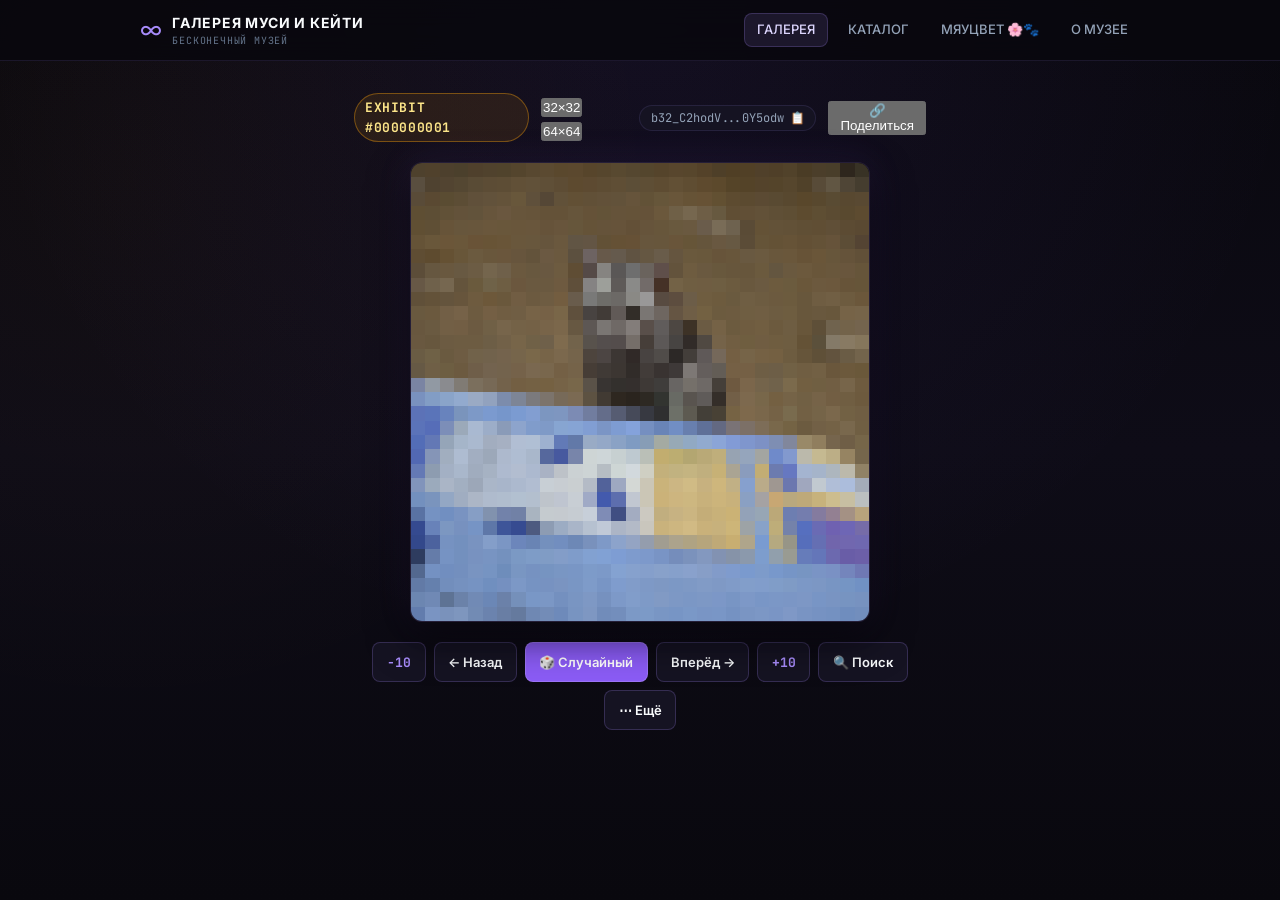
==== commit 4df101d0: "Add files via upload" ====
--- a/docs/index.html
+++ b/docs/index.html
@@ -3,346 +3,172 @@
 <head>
   <meta charset="UTF-8">
   <meta name="viewport" content="width=device-width, initial-scale=1.0, maximum-scale=5.0">
-  <title data-i18n="site_title">ГАЛЕРЕЯ МУСИ И КЕТИ — Бесконечный цифровой музей всех возможных изображений</title>
-  <meta name="description" content="Бесконечная цифровая галерея Муси и Кети: персональный музей всех возможных изображений на основе обратимой биективной перестановки Фейстеля-SPN.">
+  <title>Галерея Муси и Кейти — Бесконечный цифровой музей</title>
+  <meta name="description" content="Бесконечная цифровая галерея изображений Муси и Кейти: обратимая математическая адресация каждого возможного изображения в пространстве Вавилона.">
   <link rel="stylesheet" href="style.css">
   <link rel="preconnect" href="https://fonts.googleapis.com">
   <link rel="preconnect" href="https://fonts.gstatic.com" crossorigin>
-  <link href="https://fonts.googleapis.com/css2?family=Inter:wght@400;500;600;700;800;900&family=JetBrains+Mono:wght@400;500;700&display=swap" rel="stylesheet">
+  <link href="https://fonts.googleapis.com/css2?family=Inter:wght@400;500;600;700&family=JetBrains+Mono:wght@400;500;700&display=swap" rel="stylesheet">
 </head>
 <body>
 
-  <!-- Top Navigation Header -->
+  <!-- Minimal Header -->
   <header class="site-header">
     <div class="container header-inner">
       <a href="index.html" class="logo-group">
-        <div class="logo-symbol">∞</div>
+        <span class="logo-symbol">∞</span>
         <div class="logo-text-wrap">
-          <span class="logo-title" data-i18n="site_name">ГАЛЕРЕЯ МУСИ И КЕТИ</span>
-          <span class="logo-badge" data-i18n="site_badge">БЕСКОНЕЧНЫЙ МУЗЕЙ</span>
+          <span class="logo-title">ГАЛЕРЕЯ МУСИ И КЕЙТИ</span>
+          <span class="logo-badge">БЕСКОНЕЧНЫЙ МУЗЕЙ</span>
         </div>
       </a>
 
       <div class="header-nav-group">
         <nav class="site-nav">
-          <a href="index.html" class="nav-link active" data-i18n="nav_gallery">ГАЛЕРЕЯ</a>
-          <a href="explore.html" class="nav-link" data-i18n="nav_archive">ЗАЛ ЭКСПОНАТОВ</a>
-          <a href="about.html" class="nav-link" data-i18n="nav_about">О МУЗЕЕ</a>
-          <a href="tests.html" class="nav-link" data-i18n="nav_tests">ТЕСТЫ</a>
+          <a href="index.html" class="nav-link active">ГАЛЕРЕЯ</a>
+          <a href="explore.html" class="nav-link">КАТАЛОГ</a>
+          <a href="farm.html" class="nav-link">МЯУЦВЕТ 🌸🐾</a>
+          <a href="about.html" class="nav-link">О МУЗЕЕ</a>
         </nav>
-
-        <!-- Language Switcher Pill -->
-        <div class="lang-switch" role="group" aria-label="Выбор языка / Language Selection">
-          <button id="langBtnRu" class="lang-btn active" type="button" aria-label="Русский язык">RU</button>
-          <span class="lang-divider">|</span>
-          <button id="langBtnEn" class="lang-btn" type="button" aria-label="English language">EN</button>
-        </div>
       </div>
     </div>
   </header>
 
-  <!-- Central Museum Exhibition Hall -->
-  <main class="container museum-hall">
+  <!-- Main Minimalist Gallery Stage -->
+  <main class="container gallery-minimal-main">
+    <div class="gallery-stage-card">
 
-    <!-- Grand Museum Hero Banner with Musya & Keti Portraits -->
-    <section class="cats-museum-hero" aria-label="Хранительницы Музея">
-      <!-- Left: Musya Medallion -->
-      <button class="cat-guardian-card cat-musya" id="musyaCrestBtn" type="button" data-i18n-title="cat_musya_hint" title="Нажмите, чтобы материализовать Мусю">
-        <div class="cat-medallion-frame">
-          <img src="assets/musya.jpg" alt="Муся" class="cat-portrait-img">
-          <div class="cat-paw-badge">🐾</div>
+      <!-- Top Meta Bar: Exhibit #, Resolution Switcher (32x32 / 64x64), Short ID, Share -->
+      <div class="stage-meta-bar">
+        <span id="exhibitNum" class="exhibit-badge">ЭКСПОНАТ #000000001</span>
+
+        <!-- Resolution Switcher: Prominently on the main screen -->
+        <div class="res-switcher" role="group" aria-label="Выбор сектора матрицы">
+          <button id="resBtn32" class="res-switch-btn active" type="button" title="Сектор 32×32 (1024 пикселя)">32×32</button>
+          <button id="resBtn64" class="res-switch-btn" type="button" title="Сектор 64×64 (4096 пикселей)">64×64</button>
         </div>
-        <div class="cat-info-tag">
-          <span class="cat-name"><span data-i18n="cat_musya_name">Муся</span> 👑</span>
-          <span class="cat-role" data-i18n="cat_musya_role">Хранительница Пространства</span>
-        </div>
-      </button>
 
-      <!-- Center: Museum Grand Title -->
-      <div class="museum-grand-title">
-        <div class="museum-celestial-badge">
-          <span class="star-icon">✦</span>
-          <span class="paw-icon">🐾</span>
-          <span data-i18n="site_badge">БЕСКОНЕЧНЫЙ МУЗЕЙ</span>
-          <span class="paw-icon">🐾</span>
-          <span class="star-icon">✦</span>
-        </div>
-        <h1 class="museum-main-heading" data-i18n="hero_title">ГАЛЕРЕЯ МУСИ И КЕТИ</h1>
-        <p class="museum-sub-heading" data-i18n="hero_sub">Бесконечный цифровой музей изображений • Хранительницы бесконечных миров</p>
+        <!-- ID with Click to Copy -->
+        <button id="stageCopyIdBtn" class="stage-id-pill" type="button" title="Нажмите, чтобы скопировать полный ID">
+          <span id="stageShortId">b32_...</span>
+          <span id="copyIcon">📋</span>
+          <span id="copyInlineFeedback" class="copy-inline-badge" style="display: none;">Скопировано ✓</span>
+        </button>
+
+        <!-- Share Link Directly on Main Screen -->
+        <button id="stageShareBtn" class="stage-action-pill" type="button" title="Поделиться ссылкой на этот экспонат">
+          <span>🔗</span> <span>Поделиться</span>
+          <span id="shareInlineFeedback" class="copy-inline-badge" style="display: none;">Ссылка скопирована ✓</span>
+        </button>
       </div>
 
-      <!-- Right: Keti Medallion -->
-      <button class="cat-guardian-card cat-keti" id="ketiCrestBtn" type="button" data-i18n-title="cat_keti_hint" title="Нажмите, чтобы материализовать Кети">
-        <div class="cat-medallion-frame">
-          <img src="assets/keti.jpg" alt="Кети" class="cat-portrait-img">
-          <div class="cat-paw-badge">🐾</div>
-        </div>
-        <div class="cat-info-tag">
-          <span class="cat-name"><span data-i18n="cat_keti_name">Кети</span> 👑</span>
-          <span class="cat-role" data-i18n="cat_keti_role">Хранительница Симметрии</span>
-        </div>
-      </button>
-    </section>
-    
-    <!-- Top Art Information & Actions Bar -->
-    <div class="exhibit-top-bar">
-      <div class="exhibit-number-tag">
-        <span id="exhibitNum" class="exhibit-badge">ЭКСПОНАТ #0</span>
-        <span id="exhibitShortId" class="exhibit-short-id" title="Нажмите, чтобы скопировать полный адрес">ID: загрузка...</span>
+      <!-- Artwork Canvas Frame -->
+      <div class="artwork-frame">
+        <canvas id="artworkCanvas" class="artwork-canvas" width="440" height="440"></canvas>
       </div>
 
-      <div class="exhibit-top-actions">
-        <!-- Resolution Sector Switcher -->
-        <div class="res-pill-switch" role="group" aria-label="Выбор сектора матрицы">
-          <button id="resPill32" class="res-pill-btn active" type="button">32×32</button>
-          <button id="resPill64" class="res-pill-btn" type="button">64×64</button>
-        </div>
+      <!-- Essential Navigation Traversal Row -->
+      <div class="traversal-deck">
+        <button id="stepMinus10" class="nav-btn nav-btn-step" type="button" title="Перейти на 10 экспонатов назад">-10</button>
+        <button id="prevBtn" class="nav-btn" type="button" title="Предыдущий экспонат (←)">← Назад</button>
+        <button id="randomBtn" class="nav-btn nav-btn-random" type="button" title="Случайный экспонат в текущем разрешении (Пробел / R)">🎲 Случайный</button>
+        <button id="nextBtn" class="nav-btn" type="button" title="Следующий экспонат (→)">Вперёд →</button>
+        <button id="stepPlus10" class="nav-btn nav-btn-step" type="button" title="Перейти на 10 экспонатов вперёд">+10</button>
+        <button id="openSearchBtn" class="nav-btn" type="button" title="Поиск по ID или номеру">🔍 Поиск</button>
 
-        <button id="topCopyBtn" class="btn btn-secondary btn-sm" type="button" title="Скопировать полный ID" data-i18n="btn_copy_id">
-          <span>📋</span> КОПИРОВАТЬ ID
-        </button>
-        <button id="topDownloadBtn" class="btn btn-secondary btn-sm" type="button" title="Скачать HD изображение" data-i18n="btn_download">
-          <span>💾</span> СКАЧАТЬ HD
-        </button>
-      </div>
-    </div>
-
-    <!-- The Central Masterpiece Frame -->
-    <div class="museum-frame-stage">
-      <div class="museum-frame-outer">
-        <div class="museum-frame-inner">
-          <canvas id="artworkCanvas" class="artwork-canvas" width="440" height="440"></canvas>
-        </div>
-      </div>
-    </div>
-
-    <!-- Museum Controls & Babel Traversal Deck -->
-    <div class="museum-controls">
-      <!-- Primary Traversal Row: Adjacent Coordinate Stepping -->
-      <div class="traversal-row">
-        <button id="stepMinus10" class="nav-btn nav-btn-step" type="button" title="Сделать 10 шагов назад">-10</button>
-        <button id="prevBtn" class="nav-btn" type="button" title="Предыдущий экспонат (Стрелка влево)" data-i18n="nav_prev">
-          <span>←</span> НАЗАД
-        </button>
-        <button id="randomBtn" class="nav-btn nav-btn-random" type="button" title="Материализовать случайную координату (Пробел / R)" data-i18n="nav_random">
-          <span>🎲</span> СЛУЧАЙНЫЙ
-        </button>
-        <button id="nextBtn" class="nav-btn" type="button" title="Следующий экспонат (Стрелка вправо)" data-i18n="nav_next">
-          ВПЕРЁД <span>→</span>
-        </button>
-        <button id="stepPlus10" class="nav-btn nav-btn-step" type="button" title="Сделать 10 шагов вперёд">+10</button>
-      </div>
-
-      <!-- Secondary Tools Row -->
-      <div class="tools-row">
-        <button id="loadMusyaBtn" class="tool-btn tool-btn-cat" type="button" data-i18n="tool_musya">
-          <span>🐾</span> ПОРТРЕТ МУСИ
-        </button>
-        <button id="loadKetiBtn" class="tool-btn tool-btn-cat" type="button" data-i18n="tool_keti">
-          <span>🐾</span> ПОРТРЕТ КЕТИ
-        </button>
-        <button id="saveToCatalogBtn" class="tool-btn" type="button" data-i18n="tool_save_catalog">
-          <span>⭐</span> В КАТАЛОГ
-        </button>
-        <button id="jumpModalBtn" class="tool-btn" type="button" data-i18n="tool_jump">
-          <span>🔍</span> ПОИСК ЭКСПОНАТА
-        </button>
-        <button id="photoModalBtn" class="tool-btn" type="button" data-i18n="tool_locate">
-          <span>📷</span> НАЙТИ ФОТО
-        </button>
-        <button id="shareBtn" class="tool-btn" type="button" data-i18n="tool_share">
-          <span>🔗</span> ПОДЕЛИТЬСЯ
-        </button>
-      </div>
-    </div>
-
-    <!-- Museum Placard (Metadata) -->
-    <div class="museum-placard">
-      <div class="placard-title-row">
-        <div class="placard-title">
-          <span>🐾</span>
-          <span data-i18n="placard_title">АРТИФАКТ МУЗЕЯ МУСИ И КЕТИ</span>
-        </div>
-        <div class="placard-provenance" data-i18n="placard_provenance">ОБРАТИМАЯ БИЕКЦИЯ ФЕЙСТЕЛЯ-SPN</div>
-      </div>
-      <p class="placard-desc" data-i18n="placard_desc">
-        Каждое возможное изображение Вселенной обладает точным, математически обратимым адресом. 
-        Соседние координаты рассеиваются псевдослучайно с эффектом лавины ~50%.
-      </p>
-
-      <!-- Feline Museum Curators Badge -->
-      <div class="placard-curators-badge">
-        <div class="curator-thumbs">
-          <img src="assets/musya.jpg" alt="Муся" class="curator-avatar">
-          <img src="assets/keti.jpg" alt="Кети" class="curator-avatar">
-        </div>
-        <div class="curator-text">
-          <span class="curator-label" data-i18n="placard_curators">Хранительницы цифрового архива: Муся и Кети</span>
-          <span class="curator-seal">ПЕЧАТЬ ЛАПКИ 🐾 УТВЕРЖДЕНО</span>
+        <!-- Secondary Actions Dropdown (⋯ Ещё) -->
+        <div class="actions-dropdown-wrap">
+          <button id="actionsToggleBtn" class="nav-btn" type="button" title="Второстепенные действия">⋯ Ещё</button>
+          <div id="actionsMenu" class="actions-menu">
+            <button id="menuSaveCatalog" class="action-menu-item" type="button">⭐ В каталог</button>
+            <button id="menuDownloadHd" class="action-menu-item" type="button">💾 Скачать HD (PNG)</button>
+            <button id="menuMusyaPortrait" class="action-menu-item" type="button">🐾 Портрет Муси</button>
+            <button id="menuKetiPortrait" class="action-menu-item" type="button">🐾 Портрет Кейти</button>
+            <button id="menuLocatePhoto" class="action-menu-item" type="button">📷 Загрузить / Вставить фото</button>
+          </div>
         </div>
       </div>
 
-      <div class="placard-stats">
-        <div class="placard-stat-item">
-          <span class="placard-stat-label" data-i18n="placard_sector">СЕКТОР МАТРИЦЫ</span>
-          <span id="placardSector" class="placard-stat-val">32×32 RGBA</span>
-        </div>
-        <div class="placard-stat-item">
-          <span class="placard-stat-label" data-i18n="placard_payload">ОБЪЁМ ДАННЫХ</span>
-          <span id="placardBytes" class="placard-stat-val">4,096 Bytes</span>
-        </div>
-        <div class="placard-stat-item">
-          <span class="placard-stat-label" data-i18n="placard_prob">КОСМИЧЕСКАЯ ВЕРОЯТНОСТЬ</span>
-          <span id="placardProb" class="placard-stat-val">1 / 2<sup>32,768</sup></span>
-        </div>
+    </div>
+  </main>
+
+  <!-- Unified Search Modal (By Full ID or By Short Number with Auto Resolution) -->
+  <div id="searchModal" class="modal-overlay" role="dialog" aria-modal="true">
+    <div class="modal-window">
+      <div class="modal-header">
+        <h3 class="modal-title"><span>🔍 Поиск экспоната</span></h3>
+        <button id="searchCloseBtn" class="modal-close-btn" type="button">&times;</button>
       </div>
 
-      <!-- Expandable / Scrollable Full Address -->
-      <div class="placard-id-box">
-        <div class="placard-id-header">
-          <span data-i18n="placard_addr_title">ТОЧНЫЙ МАТЕМАТИЧЕСКИЙ АДРЕС</span>
-          <button id="placardCopyBtn" class="btn btn-secondary btn-sm" type="button" data-i18n="placard_btn_copy">КОПИРОВАТЬ АДРЕС</button>
-        </div>
-        <div id="placardFullId" class="placard-id-text"></div>
-      </div>
-    </div>
-
-  </main>
-
-  <!-- =========================================
-       MODAL 1: SEARCH EXHIBIT (BY ID OR SHORT NUMBER)
-       ========================================= -->
-  <div id="jumpModal" class="modal-overlay" role="dialog" aria-modal="true">
-    <div class="modal-window">
-      <div class="modal-header">
-        <h3 class="modal-title"><span data-i18n="modal_jump_title">🔍 Поиск экспоната в Галерее Муси и Кети</span></h3>
-        <button id="jumpCloseBtn" class="modal-close-btn" type="button">&times;</button>
-      </div>
-
-      <!-- Search Mode Tabs -->
-      <div style="display: flex; gap: 0.5rem; margin-bottom: 1.25rem; border-bottom: 1px solid var(--border-subtle); padding-bottom: 0.75rem;">
-        <button id="searchTabNumBtn" class="btn btn-secondary btn-sm active" type="button" data-i18n="search_tab_num" style="flex: 1;">
-          ПО НОМЕРУ ЭКСПОНАТА
-        </button>
-        <button id="searchTabIdBtn" class="btn btn-secondary btn-sm" type="button" data-i18n="search_tab_id" style="flex: 1;">
-          ПО ПОЛНОМУ ID
-        </button>
-      </div>
-
-      <!-- Tab 1: Search by Short Number -->
-      <div id="searchTabNumPane">
-        <p style="font-size: 0.8125rem; color: var(--text-muted); margin-bottom: 0.75rem;" data-i18n="modal_search_num_hint">
-          Введите номер сохранённого экспоната (например, EXHIBIT #000000001 или 1):
-        </p>
-        <input type="text" id="searchNumInput" class="modal-textarea" style="height: 46px; font-size: 0.95rem; padding: 0.65rem 0.85rem; resize: none;" data-i18n-placeholder="modal_search_num_placeholder" placeholder="EXHIBIT #000000001..." spellcheck="false">
-        <div style="display: flex; justify-content: flex-end; gap: 0.5rem; margin-top: 1.25rem;">
-          <button id="searchNumExecuteBtn" class="btn btn-primary" type="button" data-i18n="modal_search_num_btn">НАЙТИ В КАТАЛОГЕ</button>
-        </div>
-      </div>
-
-      <!-- Tab 2: Search by Full ID -->
-      <div id="searchTabIdPane" style="display: none;">
-        <p style="font-size: 0.8125rem; color: var(--text-muted); margin-bottom: 0.75rem;" data-i18n="modal_jump_hint">
-          Вставьте полный адрес 32×32 (b32_...), 64×64 (b64_...) или Base64 ID:
-        </p>
-        <textarea id="jumpInput" class="modal-textarea" data-i18n-placeholder="modal_jump_placeholder" placeholder="Вставьте полный ID экспоната здесь..." spellcheck="false"></textarea>
-        <div style="display: flex; justify-content: flex-end; gap: 0.5rem; margin-top: 1.25rem;">
-          <button id="jumpExecuteBtn" class="btn btn-primary" type="button" data-i18n="modal_jump_btn">ДЕКОДИРОВАТЬ И ОТКРЫТЬ</button>
-        </div>
-      </div>
-
-      <div id="jumpErrorBox" class="alert-banner alert-error" style="display: none;"></div>
-    </div>
-  </div>
-
-  <!-- =========================================
-       MODAL 2: LOCATE PHOTO (CALCULATE ADDRESS)
-       ========================================= -->
-  <div id="photoModal" class="modal-overlay" role="dialog" aria-modal="true">
-    <div class="modal-window">
-      <div class="modal-header">
-        <h3 class="modal-title"><span data-i18n="modal_locate_title">📷 Найти фотографию в Галерее Муси и Кети</span></h3>
-        <button id="photoCloseBtn" class="modal-close-btn" type="button">&times;</button>
-      </div>
-      <p style="font-size: 0.8125rem; color: var(--text-muted); margin-bottom: 1rem;" data-i18n="modal_locate_hint">
-        Загрузите любую фотографию, чтобы вычислить её уникальные координаты через обратную перестановку:
+      <p style="font-size: 0.8125rem; color: var(--text-muted); margin-bottom: 0.75rem;">
+        Введите номер сохранённого экспоната (например, <strong>1</strong> или <strong>#000000002</strong>) или вставьте полный математический ID:
       </p>
 
-      <div id="photoDropzone" class="modal-dropzone">
-        <input type="file" id="photoFileInput" accept="image/*" style="display: none;">
-        <div style="font-size: 1.75rem; color: var(--accent-lavender); margin-bottom: 0.25rem;">🐾 ⇪</div>
-        <div style="font-size: 0.875rem; font-weight: 700;" data-i18n="modal_dropzone_main">Выберите или перетащите фото</div>
-        <div style="font-size: 0.75rem; color: var(--text-dim); margin-top: 0.25rem;" data-i18n="modal_dropzone_sub">100% локальная обработка на вашем устройстве без сервера</div>
-      </div>
+      <textarea id="searchUnifiedInput" class="modal-textarea" placeholder="Вставьте ID (b32_..., b64_...) или номер (#1)..." spellcheck="false"></textarea>
 
-      <div id="photoPreviewStrip" class="modal-preview-strip">
-        <img id="photoThumb" class="modal-thumb" alt="Превью">
-        <div style="flex: 1; overflow: hidden;">
-          <div id="photoFileName" style="font-size: 0.8125rem; font-weight: 600; white-space: nowrap; overflow: hidden; text-overflow: ellipsis;"></div>
-          <div style="font-size: 0.6875rem; color: var(--accent-gold);">Готово к вычислению адреса в архиве</div>
-        </div>
-      </div>
-
-      <!-- Resolution Selector in Modal -->
-      <div style="display: flex; align-items: center; justify-content: space-between; margin-top: 1rem;">
-        <span style="font-size: 0.75rem; font-family: var(--font-mono); color: var(--text-muted);" data-i18n="modal_locate_sector">ЦЕЛЕВОЙ СЕКТОР:</span>
-        <select id="photoResToggle" style="background: var(--bg-input); color: #fff; border: 1px solid var(--border-light); border-radius: var(--radius-sm); padding: 0.35rem 0.65rem; font-family: var(--font-mono); font-size: 0.75rem;">
-          <option value="32" data-i18n="modal_locate_opt32">32×32 Стандарт (1 024 px)</option>
-          <option value="64" data-i18n="modal_locate_opt64">64×64 Детализированный (4 096 px)</option>
-        </select>
-      </div>
-
-      <div id="photoDownscaleWarning" class="alert-banner alert-warning" style="display: none;"></div>
+      <div id="searchErrorNotice" style="display: none; font-size: 0.75rem; color: #fb7185; margin-top: 0.5rem;"></div>
 
       <div style="display: flex; justify-content: flex-end; gap: 0.5rem; margin-top: 1.25rem;">
-        <button id="photoCalculateBtn" class="btn btn-primary" type="button" style="display: none;" data-i18n="modal_locate_btn">РАССЧИТАТЬ АДРЕС В АРХИВЕ</button>
+        <button id="searchCancelBtn" class="btn btn-secondary btn-sm" type="button">Отмена</button>
+        <button id="searchSubmitBtn" class="btn btn-primary btn-sm" type="button">Открыть</button>
       </div>
     </div>
   </div>
 
-  <!-- Mobile Bottom Navigation Bar -->
-  <aside class="mobile-bottom-bar" aria-label="Мобильная навигация">
-    <nav class="mobile-bottom-nav">
-      <a href="index.html" class="mob-nav-btn active">
-        <span class="mob-icon">🐾</span>
-        <span data-i18n="nav_gallery">Галерея</span>
-      </a>
-      <a href="explore.html" class="mob-nav-btn">
-        <span class="mob-icon">🔭</span>
-        <span data-i18n="nav_archive">Зал</span>
-      </a>
-      <a href="about.html" class="mob-nav-btn">
-        <span class="mob-icon">📖</span>
-        <span data-i18n="nav_about">О музее</span>
-      </a>
-      <a href="tests.html" class="mob-nav-btn">
-        <span class="mob-icon">🧪</span>
-        <span data-i18n="nav_tests">Тесты</span>
-      </a>
-    </nav>
-  </aside>
+  <!-- Photo / Image Locator Modal (Ctrl+V, Drag & Drop, File Upload, 32x32 and 64x64) -->
+  <div id="photoModal" class="modal-overlay" role="dialog" aria-modal="true">
+    <div class="modal-window">
+      <div class="modal-header">
+        <h3 class="modal-title"><span>📷 Загрузить / Вставить изображение</span></h3>
+        <button id="photoCloseBtn" class="modal-close-btn" type="button">&times;</button>
+      </div>
 
-  <!-- Site Footer -->
-  <footer class="site-footer">
-    <div class="container footer-inner">
-      <p data-i18n="footer_copy">ГАЛЕРЕЯ МУСИ И КЕТИ • БЕСКОНЕЧНЫЙ ЦИФРОВОЙ МУЗЕЙ</p>
-      <p data-i18n="footer_tech">Биективная псевдослучайная перестановка (Feistel-SPN) • Без серверов и баз данных</p>
-      <div class="footer-links">
-        <a href="index.html" data-i18n="nav_gallery">ГАЛЕРЕЯ</a>
-        <a href="explore.html" data-i18n="nav_archive">ЗАЛ ЭКСПОНАТОВ</a>
-        <a href="about.html" data-i18n="nav_about">О МУЗЕЕ</a>
-        <a href="tests.html" data-i18n="nav_tests">ТЕСТЫ</a>
+      <p style="font-size: 0.8125rem; color: var(--text-muted); margin-bottom: 1rem;">
+        Вставьте скриншот из буфера обмена (<strong>Ctrl+V</strong>), перетащите файл в окно или выберите на диске:
+      </p>
+
+      <input type="file" id="photoFileInput" accept="image/png,image/jpeg,image/jpg,image/webp" style="display: none;">
+      
+      <!-- Dropzone -->
+      <div id="photoDropzone" class="photo-dropzone-box">
+        <div style="font-size: 2rem; margin-bottom: 0.5rem;">🐾 📥</div>
+        <div style="font-size: 0.875rem; font-weight: 600; color: var(--text-main);">Перетащите картинку сюда или нажмите для выбора</div>
+        <div style="font-size: 0.75rem; color: var(--text-dim); margin-top: 0.25rem;">Поддерживаются PNG, JPG/JPEG, WebP и вставка Ctrl+V</div>
+      </div>
+
+      <!-- Preview Strip -->
+      <div id="photoPreviewWrap" style="display: none; align-items: center; gap: 0.85rem; margin-top: 1rem; background: var(--bg-input); padding: 0.75rem; border-radius: var(--radius-sm); border: 1px solid var(--border-light);">
+        <img id="photoThumb" style="width: 56px; height: 56px; object-fit: cover; border-radius: 4px; border: 1px solid rgba(255,255,255,0.1);" alt="Превью">
+        <div style="flex: 1; overflow: hidden;">
+          <div id="photoName" style="font-size: 0.8125rem; font-weight: 600; color: var(--text-main); white-space: nowrap; overflow: hidden; text-overflow: ellipsis;"></div>
+          <div id="photoMeta" style="font-size: 0.75rem; color: var(--accent-lavender); margin-top: 0.2rem;"></div>
+        </div>
+      </div>
+
+      <!-- Target Resolution Selector -->
+      <div id="photoResSelectRow" style="display: flex; align-items: center; justify-content: space-between; margin-top: 1rem; background: var(--bg-card); padding: 0.65rem 0.85rem; border-radius: var(--radius-sm); border: 1px solid var(--border-subtle);">
+        <span style="font-size: 0.8125rem; font-weight: 600;">Целевое разрешение матрицы:</span>
+        <div class="res-switcher" role="group">
+          <button id="photoTarget32" class="res-switch-btn active" type="button">32×32 (Стандарт)</button>
+          <button id="photoTarget64" class="res-switch-btn" type="button">64×64 (Детализированный)</button>
+        </div>
+      </div>
+
+      <div style="display: flex; justify-content: flex-end; gap: 0.5rem; margin-top: 1.25rem;">
+        <button id="photoCancelBtn" class="btn btn-secondary btn-sm" type="button">Отмена</button>
+        <button id="photoCalculateBtn" class="btn btn-primary btn-sm" type="button" style="display: none;">Рассчитать адрес в архиве</button>
       </div>
     </div>
-  </footer>
+  </div>
 
+  <!-- Scripts -->
   <script src="permutation.js"></script>
   <script src="encoder.js"></script>
   <script src="decoder.js"></script>
   <script src="generator.js"></script>
-  <script src="i18n.js"></script>
   <script src="cat_data.js"></script>
   <script src="catalog.js"></script>
+  <script src="shortlinks.js"></script>
   <script src="app.js"></script>
 </body>
 </html>
--- a/docs/style.css
+++ b/docs/style.css
@@ -1,68 +1,56 @@
 /*
- * MUSYA & KETI: INFINITE GALLERY - DIGITAL MUSEUM ARCHIVE
- * Dedicated to the two feline guardians: Musya & Keti
- * Aesthetic: Regal Obsidian & Deep Cosmic Amethyst, Ethereal Lavender Glow,
- * Warm Starlight Gold Accents, Beveled Museum Frames & Celestial Motifs
- * Fully Responsive: Desktop, Tablet, and Mobile (from 320px)
+ * MUSYA & KETI: INFINITE GALLERY & FARM
+ * Aesthetic: Modern Minimalist Digital Museum & Cozy Feline Farm
+ * Clean whitespace, refined typography, quiet controls, deep obsidian & amethyst tones.
  */
 
 :root {
-  /* Cosmic Backgrounds */
-  --bg-void: #07060b;
-  --bg-hall: #0c0817;
-  --bg-card: #130a24;
-  --bg-card-hover: #1c1033;
-  --bg-card-elevated: #22143d;
-  --bg-input: #0a0614;
-
-  /* Museum Beveled Frames */
-  --frame-outer: #160c2b;
-  --frame-bevel: #2a164d;
-  --frame-inner: #fdfefe;
-  --frame-gold: #fbbf24;
-  --frame-gold-glow: rgba(251, 191, 36, 0.4);
-  --frame-glow: rgba(168, 85, 247, 0.35);
-
-  /* Color Accents */
-  --accent-purple: #9333ea;
-  --accent-lavender: #c084fc;
-  --accent-lavender-light: #e9d5ff;
-  --accent-purple-glow: rgba(168, 85, 247, 0.45);
-  --accent-gold: #fbbf24;
-  --accent-gold-dark: #d97706;
-  --accent-gold-glow: rgba(251, 191, 36, 0.35);
+  /* Obsidian & Slate Palette */
+  --bg-void: #09080e;
+  --bg-hall: #0f0d18;
+  --bg-card: #151322;
+  --bg-card-hover: #1d1a2f;
+  --bg-card-elevated: #24203a;
+  --bg-input: #0c0a14;
+
+  /* Accents */
+  --accent-lavender: #a78bfa;
+  --accent-lavender-light: #ddd6fe;
+  --accent-purple: #8b5cf6;
+  --accent-gold: #f59e0b;
+  --accent-gold-light: #fef3c7;
+  --accent-emerald: #10b981;
   --accent-blue: #38bdf8;
-  --accent-blue-glow: rgba(56, 189, 248, 0.25);
-  --accent-indigo: #6366f1;
+  --accent-rose: #f43f5e;
 
   /* Borders */
-  --border-subtle: rgba(192, 132, 252, 0.12);
-  --border-light: rgba(192, 132, 252, 0.24);
-  --border-accent: rgba(192, 132, 252, 0.5);
-  --border-gold: rgba(251, 191, 36, 0.4);
-
-  /* Typography Colors */
-  --text-main: #fcfbfe;
-  --text-muted: #b8a9cf;
-  --text-dim: #7e6e96;
-  --text-accent: #d8b4fe;
+  --border-subtle: rgba(167, 139, 250, 0.12);
+  --border-light: rgba(167, 139, 250, 0.22);
+  --border-hover: rgba(167, 139, 250, 0.45);
+  --border-gold: rgba(245, 158, 11, 0.4);
+
+  /* Typography */
+  --text-main: #f8fafc;
+  --text-muted: #94a3b8;
+  --text-dim: #64748b;
+  --text-accent: #c4b5fd;
   --text-gold: #fde68a;
-
-  /* Status Colors */
-  --status-success: #10b981;
-  --status-error: #f43f5e;
-  --status-warning: #f59e0b;
 
   /* Fonts */
   --font-sans: 'Inter', -apple-system, BlinkMacSystemFont, 'Segoe UI', Roboto, sans-serif;
   --font-mono: 'JetBrains Mono', 'Fira Code', 'Courier New', monospace;
 
-  /* Border Radii */
+  /* Radii */
   --radius-xs: 4px;
   --radius-sm: 8px;
-  --radius-md: 14px;
-  --radius-lg: 22px;
+  --radius-md: 12px;
+  --radius-lg: 18px;
   --radius-full: 9999px;
+
+  /* Shadows */
+  --shadow-sm: 0 2px 8px rgba(0, 0, 0, 0.3);
+  --shadow-md: 0 8px 24px rgba(0, 0, 0, 0.45);
+  --shadow-lg: 0 16px 40px rgba(0, 0, 0, 0.65);
 }
 
 *, *::before, *::after {
@@ -75,7 +63,6 @@
   font-size: 16px;
   scroll-behavior: smooth;
   color-scheme: dark;
-  -webkit-text-size-adjust: 100%;
 }
 
 body {
@@ -88,1401 +75,2416 @@
   flex-direction: column;
   overflow-x: hidden;
   background-image: 
-    radial-gradient(circle at 50% 12%, rgba(147, 51, 234, 0.12) 0%, transparent 65%),
-    radial-gradient(circle at 15% 25%, rgba(251, 191, 36, 0.05) 0%, transparent 45%),
-    radial-gradient(circle at 85% 25%, rgba(192, 132, 252, 0.08) 0%, transparent 50%),
-    radial-gradient(circle at 50% 85%, rgba(56, 189, 248, 0.05) 0%, transparent 60%),
-    linear-gradient(to bottom, #07060b, #0d0818 40%, #08060e);
-}
-
-/* Celestial Starlight & Arch Grid Texture */
-body::before {
-  content: "";
-  position: fixed;
-  inset: 0;
-  background-size: 48px 48px;
-  background-image: 
-    radial-gradient(circle, rgba(192, 132, 252, 0.07) 1px, transparent 1px),
-    linear-gradient(to right, rgba(255, 255, 255, 0.012) 1px, transparent 1px),
-    linear-gradient(to bottom, rgba(255, 255, 255, 0.012) 1px, transparent 1px);
-  pointer-events: none;
-  z-index: 0;
+    radial-gradient(circle at 50% 0%, rgba(139, 92, 246, 0.08) 0%, transparent 60%),
+    radial-gradient(circle at 10% 20%, rgba(245, 158, 11, 0.03) 0%, transparent 40%),
+    linear-gradient(to bottom, #09080e, #0e0c17 50%, #09080e);
 }
 
 .container {
   width: 100%;
-  max-width: 1100px;
+  max-width: 1040px;
   margin: 0 auto;
   padding: 0 1.25rem;
-  position: relative;
-  z-index: 1;
 }
 
 /* =========================================
-   TOP NAVIGATION HEADER
+   HEADER & NAVIGATION
    ========================================= */
-
 .site-header {
-  border-bottom: 1px solid var(--border-subtle);
-  background: rgba(11, 7, 20, 0.92);
-  backdrop-filter: blur(20px);
-  -webkit-backdrop-filter: blur(20px);
   position: sticky;
   top: 0;
   z-index: 100;
-  box-shadow: 0 4px 20px rgba(0, 0, 0, 0.6);
+  background: rgba(9, 8, 14, 0.85);
+  backdrop-filter: blur(16px);
+  border-bottom: 1px solid var(--border-subtle);
+  padding: 0.75rem 0;
 }
 
 .header-inner {
   display: flex;
   align-items: center;
   justify-content: space-between;
-  height: 68px;
   gap: 1rem;
 }
 
 .logo-group {
   display: flex;
   align-items: center;
+  gap: 0.65rem;
+  text-decoration: none;
+  color: inherit;
+}
+
+.logo-symbol {
+  font-size: 1.5rem;
+  color: var(--accent-lavender);
+  line-height: 1;
+}
+
+.logo-text-wrap {
+  display: flex;
+  flex-direction: column;
+}
+
+.logo-title {
+  font-size: 0.875rem;
+  font-weight: 700;
+  letter-spacing: 0.05em;
+  color: var(--text-main);
+}
+
+.logo-badge {
+  font-size: 0.625rem;
+  font-family: var(--font-mono);
+  color: var(--text-dim);
+  text-transform: uppercase;
+  letter-spacing: 0.08em;
+}
+
+.header-nav-group {
+  display: flex;
+  align-items: center;
+  gap: 1.25rem;
+}
+
+.site-nav {
+  display: flex;
+  align-items: center;
+  gap: 0.5rem;
+}
+
+.nav-link {
+  font-size: 0.8125rem;
+  font-weight: 500;
+  color: var(--text-muted);
+  text-decoration: none;
+  padding: 0.4rem 0.75rem;
+  border-radius: var(--radius-sm);
+  transition: all 0.15s ease;
+}
+
+.nav-link:hover {
+  color: var(--text-main);
+  background: var(--bg-card);
+}
+
+.nav-link.active {
+  color: var(--accent-lavender-light);
+  background: rgba(167, 139, 250, 0.12);
+  border: 1px solid var(--border-light);
+}
+
+/* Language Switcher */
+.lang-switch {
+  display: flex;
+  align-items: center;
+  gap: 0.35rem;
+  font-size: 0.75rem;
+  font-family: var(--font-mono);
+  background: var(--bg-card);
+  padding: 0.25rem 0.5rem;
+  border-radius: var(--radius-full);
+  border: 1px solid var(--border-subtle);
+}
+
+.lang-btn {
+  background: none;
+  border: none;
+  color: var(--text-dim);
+  cursor: pointer;
+  font-weight: 600;
+  padding: 0.1rem 0.25rem;
+  border-radius: 3px;
+}
+
+.lang-btn.active {
+  color: var(--accent-lavender);
+}
+
+.lang-divider {
+  color: var(--border-light);
+  font-size: 0.7rem;
+}
+
+/* =========================================
+   BUTTONS & CONTROLS
+   ========================================= */
+.btn {
+  display: inline-flex;
+  align-items: center;
+  justify-content: center;
+  gap: 0.45rem;
+  font-family: var(--font-sans);
+  font-size: 0.8125rem;
+  font-weight: 600;
+  padding: 0.55rem 1rem;
+  border-radius: var(--radius-sm);
+  border: 1px solid transparent;
+  cursor: pointer;
+  text-decoration: none;
+  transition: all 0.15s ease;
+  user-select: none;
+  line-height: 1;
+}
+
+.btn-primary {
+  background: var(--accent-purple);
+  color: #fff;
+  border-color: rgba(255, 255, 255, 0.15);
+}
+
+.btn-primary:hover {
+  background: #7c3aed;
+  box-shadow: 0 4px 14px rgba(139, 92, 246, 0.35);
+}
+
+.btn-secondary {
+  background: var(--bg-card);
+  color: var(--text-main);
+  border-color: var(--border-light);
+}
+
+.btn-secondary:hover {
+  background: var(--bg-card-hover);
+  border-color: var(--border-hover);
+}
+
+.btn-sm {
+  font-size: 0.75rem;
+  padding: 0.35rem 0.65rem;
+}
+
+/* =========================================
+   MAIN GALLERY (MINIMALIST ARTWORK STAGE)
+   ========================================= */
+.gallery-minimal-main {
+  padding: 2rem 0 3.5rem;
+  display: flex;
+  flex-direction: column;
+  align-items: center;
+}
+
+.gallery-stage-card {
+  width: 100%;
+  max-width: 580px;
+  display: flex;
+  flex-direction: column;
+  align-items: center;
+  gap: 1.25rem;
+}
+
+/* Top Meta Bar Above Artwork */
+.stage-meta-bar {
+  width: 100%;
+  display: flex;
+  align-items: center;
+  justify-content: space-between;
+  gap: 0.75rem;
+  padding: 0 0.25rem;
+}
+
+.exhibit-badge {
+  font-family: var(--font-mono);
+  font-size: 0.8125rem;
+  font-weight: 700;
+  color: var(--text-gold);
+  background: rgba(245, 158, 11, 0.1);
+  border: 1px solid var(--border-gold);
+  padding: 0.25rem 0.65rem;
+  border-radius: var(--radius-full);
+  letter-spacing: 0.04em;
+}
+
+.stage-id-pill {
+  font-family: var(--font-mono);
+  font-size: 0.75rem;
+  color: var(--text-muted);
+  background: var(--bg-card);
+  border: 1px solid var(--border-subtle);
+  padding: 0.25rem 0.65rem;
+  border-radius: var(--radius-full);
+  cursor: pointer;
+  display: inline-flex;
+  align-items: center;
+  gap: 0.4rem;
+  transition: all 0.15s ease;
+}
+
+.stage-id-pill:hover {
+  color: var(--text-main);
+  border-color: var(--border-hover);
+}
+
+.stage-res-pill {
+  font-family: var(--font-mono);
+  font-size: 0.6875rem;
+  font-weight: 600;
+  color: var(--accent-lavender);
+  background: rgba(167, 139, 250, 0.1);
+  border: 1px solid var(--border-light);
+  padding: 0.25rem 0.5rem;
+  border-radius: var(--radius-full);
+}
+
+/* The Masterpiece Frame */
+.artwork-frame {
+  width: 100%;
+  aspect-ratio: 1 / 1;
+  max-width: 460px;
+  max-height: 460px;
+  background: #000;
+  border-radius: var(--radius-md);
+  border: 1px solid var(--border-light);
+  box-shadow: var(--shadow-lg), 0 0 35px rgba(139, 92, 246, 0.12);
+  display: flex;
+  align-items: center;
+  justify-content: center;
+  overflow: hidden;
+  position: relative;
+}
+
+.artwork-canvas {
+  width: 100%;
+  height: 100%;
+  image-rendering: pixelated;
+  image-rendering: -moz-crisp-edges;
+  image-rendering: crisp-edges;
+  display: block;
+}
+
+/* Primary Traversal Deck (7 Essential Buttons in 1 Line) */
+.traversal-deck {
+  width: 100%;
+  display: flex;
+  align-items: center;
+  justify-content: center;
+  gap: 0.5rem;
+  flex-wrap: wrap;
+}
+
+.nav-btn {
+  background: var(--bg-card);
+  color: var(--text-main);
+  border: 1px solid var(--border-light);
+  border-radius: var(--radius-sm);
+  font-family: var(--font-sans);
+  font-size: 0.8125rem;
+  font-weight: 600;
+  padding: 0.55rem 0.85rem;
+  cursor: pointer;
+  display: inline-flex;
+  align-items: center;
+  gap: 0.35rem;
+  transition: all 0.15s ease;
+  min-height: 40px;
+}
+
+.nav-btn:hover {
+  background: var(--bg-card-hover);
+  border-color: var(--border-hover);
+}
+
+.nav-btn-random {
+  background: var(--accent-purple);
+  color: #fff;
+  border-color: rgba(255, 255, 255, 0.15);
+}
+
+.nav-btn-random:hover {
+  background: #7c3aed;
+}
+
+.nav-btn-step {
+  font-family: var(--font-mono);
+  font-weight: 700;
+  color: var(--accent-lavender);
+}
+
+/* Secondary Actions Dropdown Menu */
+.actions-dropdown-wrap {
+  position: relative;
+}
+
+.actions-menu {
+  position: absolute;
+  top: calc(100% + 0.5rem);
+  right: 0;
+  background: var(--bg-card-elevated);
+  border: 1px solid var(--border-light);
+  border-radius: var(--radius-md);
+  box-shadow: var(--shadow-lg);
+  padding: 0.4rem;
+  min-width: 220px;
+  display: none;
+  flex-direction: column;
+  gap: 0.2rem;
+  z-index: 200;
+}
+
+.actions-menu.active {
+  display: flex;
+}
+
+.action-menu-item {
+  background: none;
+  border: none;
+  color: var(--text-main);
+  text-align: left;
+  padding: 0.55rem 0.75rem;
+  font-size: 0.8125rem;
+  border-radius: var(--radius-xs);
+  cursor: pointer;
+  display: flex;
+  align-items: center;
+  gap: 0.6rem;
+  text-decoration: none;
+}
+
+.action-menu-item:hover {
+  background: var(--bg-card-hover);
+  color: var(--accent-lavender-light);
+}
+
+/* =========================================
+   SUBTLE NOTIFICATION PILL (REPLACING HUGE TOASTS)
+   ========================================= */
+.farm-notice-pill,
+.minimal-notice-pill {
+  position: fixed;
+  bottom: 1.5rem;
+  right: 1.5rem;
+  z-index: 9999;
+  background: rgba(21, 19, 34, 0.95);
+  border: 1px solid var(--border-light);
+  border-radius: var(--radius-full);
+  padding: 0.45rem 0.95rem;
+  font-size: 0.8125rem;
+  font-weight: 500;
+  color: var(--text-main);
+  box-shadow: var(--shadow-md);
+  backdrop-filter: blur(12px);
+  pointer-events: none;
+  display: flex;
+  align-items: center;
+  gap: 0.45rem;
+  animation: noticeFadeIn 0.2s ease;
+}
+
+.farm-notice-success,
+.minimal-notice-success {
+  border-color: rgba(16, 185, 129, 0.5);
+  color: #34d399;
+}
+
+.farm-notice-error,
+.minimal-notice-error {
+  border-color: rgba(244, 63, 94, 0.5);
+  color: #fb7185;
+}
+
+@keyframes noticeFadeIn {
+  from { opacity: 0; transform: translateY(8px); }
+  to { opacity: 1; transform: translateY(0); }
+}
+
+/* Inline Copied Badge */
+.copy-inline-badge {
+  font-size: 0.6875rem;
+  font-family: var(--font-mono);
+  color: #34d399;
+  font-weight: 600;
+  margin-left: 0.35rem;
+  animation: noticeFadeIn 0.15s ease;
+}
+
+/* =========================================
+   SEARCH MODAL
+   ========================================= */
+.modal-overlay {
+  position: fixed;
+  inset: 0;
+  background: rgba(0, 0, 0, 0.78);
+  backdrop-filter: blur(8px);
+  z-index: 999;
+  display: none;
+  align-items: center;
+  justify-content: center;
+  padding: 1rem;
+}
+
+.modal-overlay.active {
+  display: flex;
+}
+
+.modal-window {
+  background: var(--bg-card);
+  border: 1px solid var(--border-light);
+  border-radius: var(--radius-lg);
+  box-shadow: var(--shadow-lg);
+  width: 100%;
+  max-width: 520px;
+  padding: 1.5rem;
+  display: flex;
+  flex-direction: column;
+  position: relative;
+}
+
+.modal-header {
+  display: flex;
+  align-items: center;
+  justify-content: space-between;
+  margin-bottom: 1rem;
+}
+
+.modal-title {
+  font-size: 1.05rem;
+  font-weight: 700;
+  color: var(--text-main);
+  display: flex;
+  align-items: center;
+  gap: 0.5rem;
+}
+
+.modal-close-btn {
+  background: none;
+  border: none;
+  color: var(--text-dim);
+  font-size: 1.5rem;
+  cursor: pointer;
+  line-height: 1;
+}
+
+.modal-close-btn:hover {
+  color: var(--text-main);
+}
+
+.modal-input {
+  width: 100%;
+  background: var(--bg-input);
+  border: 1px solid var(--border-subtle);
+  border-radius: var(--radius-sm);
+  color: var(--text-main);
+  font-family: var(--font-mono);
+  font-size: 0.875rem;
+  padding: 0.75rem 1rem;
+  outline: none;
+  transition: border-color 0.15s ease;
+}
+
+.modal-input:focus {
+  border-color: var(--accent-lavender);
+}
+
+.modal-textarea {
+  width: 100%;
+  min-height: 80px;
+  background: var(--bg-input);
+  border: 1px solid var(--border-subtle);
+  border-radius: var(--radius-sm);
+  color: var(--text-main);
+  font-family: var(--font-mono);
+  font-size: 0.8125rem;
+  padding: 0.75rem 1rem;
+  outline: none;
+  resize: vertical;
+}
+
+.modal-textarea:focus {
+  border-color: var(--accent-lavender);
+}
+
+/* =========================================
+   EXPLORE & CATALOG PAGE
+   ========================================= */
+.catalog-page-main {
+  padding: 2rem 0 4rem;
+}
+
+.catalog-top-toolbar {
+  display: flex;
+  flex-wrap: wrap;
+  align-items: center;
+  justify-content: space-between;
+  gap: 1rem;
+  background: var(--bg-card);
+  border: 1px solid var(--border-subtle);
+  border-radius: var(--radius-md);
+  padding: 0.85rem 1.15rem;
+  margin-bottom: 1.5rem;
+}
+
+.catalog-search-wrap {
+  flex: 1;
+  min-width: 260px;
+  position: relative;
+  display: flex;
+  align-items: center;
+}
+
+.catalog-search-input {
+  width: 100%;
+  background: var(--bg-input);
+  border: 1px solid var(--border-subtle);
+  border-radius: var(--radius-sm);
+  padding: 0.55rem 0.85rem;
+  color: #fff;
+  font-size: 0.875rem;
+  outline: none;
+}
+
+.catalog-search-input:focus {
+  border-color: var(--accent-lavender);
+}
+
+.filter-pills-row {
+  display: flex;
+  align-items: center;
+  gap: 0.35rem;
+  flex-wrap: wrap;
+}
+
+.filter-pill {
+  background: var(--bg-input);
+  border: 1px solid var(--border-subtle);
+  color: var(--text-muted);
+  font-size: 0.75rem;
+  font-weight: 600;
+  padding: 0.35rem 0.65rem;
+  border-radius: var(--radius-full);
+  cursor: pointer;
+  transition: all 0.15s ease;
+}
+
+.filter-pill:hover {
+  color: var(--text-main);
+  border-color: var(--border-hover);
+}
+
+.filter-pill.active {
+  background: rgba(167, 139, 250, 0.15);
+  border-color: var(--accent-lavender);
+  color: var(--accent-lavender-light);
+}
+
+/* Grid of Catalog Cards */
+.catalog-cards-grid {
+  display: grid;
+  grid-template-columns: repeat(auto-fill, minmax(230px, 1fr));
+  gap: 1.25rem;
+}
+
+.catalog-card {
+  background: var(--bg-card);
+  border: 1px solid var(--border-subtle);
+  border-radius: var(--radius-md);
+  overflow: hidden;
+  display: flex;
+  flex-direction: column;
+  transition: all 0.2s ease;
+}
+
+.catalog-card:hover {
+  border-color: var(--border-hover);
+  transform: translateY(-2px);
+  box-shadow: var(--shadow-md);
+}
+
+.catalog-card-canvas-wrap {
+  width: 100%;
+  aspect-ratio: 1 / 1;
+  background: #000;
+  display: flex;
+  align-items: center;
+  justify-content: center;
+  position: relative;
+  overflow: hidden;
+}
+
+.catalog-card-canvas {
+  width: 100%;
+  height: 100%;
+  image-rendering: pixelated;
+  display: block;
+}
+
+.catalog-card-body {
+  padding: 0.85rem;
+  display: flex;
+  flex-direction: column;
+  gap: 0.35rem;
+  flex: 1;
+}
+
+.catalog-card-num {
+  font-family: var(--font-mono);
+  font-size: 0.75rem;
+  font-weight: 700;
+  color: var(--text-gold);
+}
+
+.catalog-card-title {
+  font-size: 0.8125rem;
+  font-weight: 600;
+  color: var(--text-main);
+  white-space: nowrap;
+  overflow: hidden;
+  text-overflow: ellipsis;
+}
+
+.catalog-card-actions {
+  display: flex;
+  gap: 0.4rem;
+  margin-top: auto;
+  padding-top: 0.5rem;
+}
+
+/* =========================================
+   FARM GAME STYLING
+   ========================================= */
+.farm-hall {
+  padding: 1.5rem 0 4rem;
+  display: flex;
+  flex-direction: column;
+  gap: 1.25rem;
+}
+
+.farm-top-dashboard {
+  display: flex;
+  align-items: center;
+  justify-content: space-between;
+  gap: 1rem;
+  flex-wrap: wrap;
+}
+
+.farm-level-pill {
+  display: flex;
+  align-items: center;
   gap: 0.85rem;
-  text-decoration: none;
-  color: var(--text-main);
-  transition: transform 0.2s ease;
-}
-
-.logo-group:hover {
-  transform: translateY(-1px);
-}
-
-.logo-symbol {
-  width: 36px;
-  height: 36px;
+  background: var(--bg-card);
+  border: 1px solid var(--border-light);
+  border-radius: var(--radius-md);
+  padding: 0.6rem 1rem;
+  flex: 1;
+  min-width: 260px;
+}
+
+.farm-lvl-badge {
+  font-family: var(--font-mono);
+  font-size: 1.15rem;
+  font-weight: 800;
+  color: var(--accent-lavender-light);
+  background: rgba(167, 139, 250, 0.15);
+  border: 1px solid var(--border-light);
+  padding: 0.25rem 0.6rem;
   border-radius: var(--radius-sm);
-  background: linear-gradient(135deg, var(--accent-purple), var(--accent-gold));
-  display: flex;
-  align-items: center;
-  justify-content: center;
-  font-weight: 800;
-  font-family: var(--font-mono);
-  font-size: 1.15rem;
-  color: #fff;
-  box-shadow: 0 0 18px var(--accent-purple-glow);
-  position: relative;
-}
-
-.logo-symbol::after {
-  content: "🐾";
-  position: absolute;
-  font-size: 0.625rem;
-  bottom: -4px;
-  right: -4px;
-  background: #110920;
-  border-radius: 50%;
-  padding: 1px;
-}
-
-.logo-text-wrap {
-  display: flex;
-  flex-direction: column;
-}
-
-.logo-title {
-  font-size: 1.0625rem;
-  font-weight: 800;
-  letter-spacing: 0.06em;
-  background: linear-gradient(90deg, #ffffff 30%, var(--accent-lavender) 75%, var(--accent-gold) 100%);
-  -webkit-background-clip: text;
-  -webkit-text-fill-color: transparent;
-}
-
-.logo-badge {
-  font-family: var(--font-mono);
-  font-size: 0.5625rem;
-  letter-spacing: 0.16em;
-  color: var(--accent-lavender);
-  text-transform: uppercase;
-}
-
-.header-nav-group {
-  display: flex;
-  align-items: center;
-  gap: 1rem;
-}
-
-.site-nav {
+}
+
+.farm-xp-wrap {
+  flex: 1;
+}
+
+.farm-xp-header {
+  display: flex;
+  justify-content: space-between;
+  font-size: 0.75rem;
+  margin-bottom: 0.25rem;
+}
+
+.farm-rank-title {
+  font-weight: 700;
+  color: var(--text-main);
+}
+
+.farm-xp-text {
+  font-family: var(--font-mono);
+  color: var(--text-dim);
+}
+
+.farm-xp-track {
+  width: 100%;
+  height: 6px;
+  background: rgba(255, 255, 255, 0.08);
+  border-radius: var(--radius-full);
+  overflow: hidden;
+}
+
+.farm-xp-bar {
+  height: 100%;
+  background: linear-gradient(to right, var(--accent-purple), var(--accent-lavender));
+  border-radius: var(--radius-full);
+  transition: width 0.3s ease;
+}
+
+.farm-cap-indicator {
+  font-size: 0.8125rem;
+  color: var(--text-muted);
+  background: var(--bg-card);
+  border: 1px solid var(--border-subtle);
+  border-radius: var(--radius-md);
+  padding: 0.6rem 1rem;
   display: flex;
   align-items: center;
   gap: 0.5rem;
 }
 
-.nav-link {
-  font-size: 0.8125rem;
+/* Resources Row */
+.farm-resource-bar {
+  display: flex;
+  align-items: center;
+  gap: 0.5rem;
+  overflow-x: auto;
+  padding-bottom: 0.25rem;
+}
+
+.res-item {
+  background: var(--bg-card);
+  border: 1px solid var(--border-subtle);
+  border-radius: var(--radius-sm);
+  padding: 0.45rem 0.75rem;
+  display: flex;
+  align-items: center;
+  gap: 0.45rem;
+  font-size: 0.8125rem;
+  font-family: var(--font-mono);
   font-weight: 600;
-  letter-spacing: 0.05em;
-  text-transform: uppercase;
-  color: var(--text-muted);
-  text-decoration: none;
+  white-space: nowrap;
+}
+
+.res-icon {
+  font-size: 1rem;
+}
+
+/* Farm Sub-Tabs */
+.farm-nav-tabs {
+  display: flex;
+  gap: 0.4rem;
+  overflow-x: auto;
+  border-bottom: 1px solid var(--border-subtle);
+  padding-bottom: 0.5rem;
+}
+
+.farm-tab-btn {
+  background: none;
+  border: 1px solid transparent;
+  color: var(--text-muted);
+  font-family: var(--font-sans);
+  font-size: 0.8125rem;
+  font-weight: 600;
   padding: 0.45rem 0.85rem;
   border-radius: var(--radius-sm);
-  transition: all 0.2s ease;
-  min-height: 38px;
+  cursor: pointer;
+  white-space: nowrap;
+  transition: all 0.15s ease;
+}
+
+.farm-tab-btn:hover {
+  color: var(--text-main);
+  background: var(--bg-card);
+}
+
+.farm-tab-btn.active {
+  background: rgba(167, 139, 250, 0.12);
+  border-color: var(--border-light);
+  color: var(--accent-lavender-light);
+}
+
+.farm-tab-content {
+  display: none;
+  flex-direction: column;
+  gap: 1.25rem;
+}
+
+.farm-tab-content.active {
+  display: flex;
+}
+
+.farm-sub-header {
+  display: flex;
+  align-items: center;
+  justify-content: space-between;
+  gap: 1rem;
+  flex-wrap: wrap;
+}
+
+.farm-section-title {
+  font-size: 1.1rem;
+  font-weight: 700;
+  color: var(--text-main);
+}
+
+.farm-section-desc {
+  font-size: 0.8125rem;
+  color: var(--text-muted);
+}
+
+.farm-quick-actions {
+  display: flex;
+  gap: 0.4rem;
+}
+
+/* Crop Selector Bar */
+.crop-selector-bar {
+  display: flex;
+  gap: 0.45rem;
+  overflow-x: auto;
+  padding: 0.25rem 0;
+}
+
+.crop-select-pill {
+  background: var(--bg-card);
+  border: 1px solid var(--border-subtle);
+  border-radius: var(--radius-full);
+  padding: 0.45rem 0.85rem;
+  color: var(--text-muted);
+  font-size: 0.8125rem;
   display: inline-flex;
   align-items: center;
-}
-
-.nav-link:hover {
-  color: var(--text-main);
-  background: rgba(192, 132, 252, 0.08);
-}
-
-.nav-link.active {
-  color: #fff;
-  background: rgba(147, 51, 234, 0.18);
-  border: 1px solid var(--border-accent);
-  box-shadow: 0 0 14px rgba(168, 85, 247, 0.25);
-}
-
-/* Language Switcher Pill in Header */
-.lang-switch {
-  display: inline-flex;
-  align-items: center;
+  gap: 0.4rem;
+  cursor: pointer;
+  white-space: nowrap;
+  transition: all 0.15s ease;
+}
+
+.crop-select-pill:hover:not(.locked) {
+  border-color: var(--border-hover);
+  color: var(--text-main);
+}
+
+.crop-select-pill.active {
+  background: rgba(167, 139, 250, 0.15);
+  border-color: var(--accent-lavender);
+  color: var(--accent-lavender-light);
+}
+
+.crop-select-pill.locked {
+  opacity: 0.5;
+  cursor: not-allowed;
+}
+
+/* Plots Grid */
+.plots-grid {
+  display: grid;
+  grid-template-columns: repeat(auto-fill, minmax(180px, 1fr));
+  gap: 1rem;
+}
+
+.plot-card {
+  background: var(--bg-card);
+  border: 1px solid var(--border-subtle);
+  border-radius: var(--radius-md);
+  padding: 1.25rem 1rem;
+  display: flex;
+  flex-direction: column;
+  align-items: center;
+  justify-content: center;
+  gap: 0.65rem;
+  text-align: center;
+  cursor: pointer;
+  transition: all 0.15s ease;
+  min-height: 140px;
+}
+
+.plot-card:hover {
+  border-color: var(--border-hover);
+  transform: translateY(-2px);
+}
+
+.plot-card.is-ready {
+  border-color: var(--accent-gold);
+  background: rgba(245, 158, 11, 0.08);
+  box-shadow: 0 0 15px rgba(245, 158, 11, 0.15);
+}
+
+.plot-crop-icon, .plot-empty-icon {
+  font-size: 2rem;
+  line-height: 1;
+}
+
+.plot-crop-name {
+  font-size: 0.8125rem;
+  font-weight: 700;
+  color: var(--text-main);
+}
+
+.plot-progress-wrap {
+  width: 100%;
+  height: 6px;
+  background: rgba(255, 255, 255, 0.08);
+  border-radius: var(--radius-full);
+  overflow: hidden;
+}
+
+.plot-progress-bar {
+  height: 100%;
+  background: var(--accent-lavender);
+  border-radius: var(--radius-full);
+}
+
+.plot-state-text {
+  font-size: 0.75rem;
+  color: var(--text-muted);
+}
+
+/* Cats Cards */
+.cats-farm-deck {
+  display: grid;
+  grid-template-columns: repeat(auto-fit, minmax(300px, 1fr));
+  gap: 1.25rem;
+}
+
+.cat-character-card {
   background: var(--bg-card);
   border: 1px solid var(--border-light);
+  border-radius: var(--radius-lg);
+  padding: 1.25rem;
+  display: flex;
+  flex-direction: column;
+  gap: 1rem;
+}
+
+.cat-card-header {
+  display: flex;
+  align-items: center;
+  gap: 1rem;
+}
+
+.cat-card-photo {
+  width: 72px;
+  height: 72px;
+  border-radius: var(--radius-md);
+  object-fit: cover;
+  border: 2px solid var(--border-light);
+}
+
+.cat-card-name {
+  font-size: 1rem;
+  font-weight: 700;
+  color: var(--text-main);
+}
+
+.cat-royal-badge {
+  display: block;
+  font-size: 0.6875rem;
+  color: var(--accent-gold);
+  margin-top: 0.15rem;
+}
+
+.cat-card-level {
+  font-family: var(--font-mono);
+  font-size: 0.75rem;
+  font-weight: 700;
+  color: var(--accent-lavender);
+  margin-top: 0.35rem;
+}
+
+.cat-xp-track {
+  width: 140px;
+  height: 5px;
+  background: rgba(255, 255, 255, 0.08);
   border-radius: var(--radius-full);
-  padding: 2px 5px;
-  gap: 2px;
-}
-
-.lang-btn {
-  background: transparent;
-  border: none;
+  overflow: hidden;
+  margin-top: 0.25rem;
+}
+
+.cat-xp-bar {
+  height: 100%;
+  background: var(--accent-purple);
+  border-radius: var(--radius-full);
+}
+
+.cat-card-skills {
+  display: flex;
+  flex-direction: column;
+  gap: 0.5rem;
+  background: var(--bg-input);
+  padding: 0.75rem;
+  border-radius: var(--radius-sm);
+}
+
+.skill-item {
+  display: flex;
+  align-items: flex-start;
+  gap: 0.65rem;
+  font-size: 0.75rem;
+}
+
+.skill-item strong {
+  color: var(--text-main);
+}
+
+.skill-item p {
   color: var(--text-dim);
+}
+
+.cat-card-actions {
+  display: flex;
+  gap: 0.5rem;
+  flex-wrap: wrap;
+}
+
+.expedition-status {
+  background: rgba(139, 92, 246, 0.1);
+  border: 1px solid var(--border-light);
+  border-radius: var(--radius-sm);
+  padding: 0.65rem;
+  font-size: 0.75rem;
+}
+
+.expedition-track {
+  width: 100%;
+  height: 6px;
+  background: rgba(255, 255, 255, 0.1);
+  border-radius: var(--radius-full);
+  margin-top: 0.35rem;
+  overflow: hidden;
+}
+
+.expedition-bar {
+  height: 100%;
+  background: var(--accent-gold);
+}
+
+/* Buildings & Upgrades Grids */
+.buildings-grid, .upgrades-grid, .territories-grid {
+  display: grid;
+  grid-template-columns: repeat(auto-fill, minmax(260px, 1fr));
+  gap: 1rem;
+}
+
+.building-card, .upgrade-card, .terr-card {
+  background: var(--bg-card);
+  border: 1px solid var(--border-subtle);
+  border-radius: var(--radius-md);
+  padding: 1.15rem;
+  display: flex;
+  flex-direction: column;
+  gap: 0.65rem;
+}
+
+.b-header, .up-header, .terr-header {
+  display: flex;
+  align-items: center;
+  gap: 0.75rem;
+}
+
+.b-icon, .up-icon, .terr-icon {
+  font-size: 1.75rem;
+}
+
+.b-title, .up-title, .terr-title {
+  font-size: 0.875rem;
+  font-weight: 700;
+  color: var(--text-main);
+}
+
+.b-level, .up-lvl, .terr-req {
   font-family: var(--font-mono);
   font-size: 0.6875rem;
-  font-weight: 700;
+  color: var(--accent-lavender);
+}
+
+.b-desc, .up-desc, .terr-bonus {
+  font-size: 0.75rem;
+  color: var(--text-muted);
+  flex: 1;
+}
+
+.b-footer, .up-footer, .terr-footer {
+  display: flex;
+  align-items: center;
+  justify-content: space-between;
+  gap: 0.5rem;
+  margin-top: 0.25rem;
+  padding-top: 0.5rem;
+  border-top: 1px solid rgba(255, 255, 255, 0.05);
+}
+
+.b-cost, .up-cost, .terr-cost {
+  font-family: var(--font-mono);
+  font-size: 0.75rem;
+  font-weight: 600;
+  color: var(--text-gold);
+}
+
+/* Quests List */
+.quests-list {
+  display: flex;
+  flex-direction: column;
+  gap: 0.75rem;
+}
+
+.quest-card {
+  background: var(--bg-card);
+  border: 1px solid var(--border-subtle);
+  border-radius: var(--radius-md);
+  padding: 1rem;
+}
+
+.quest-card.completed {
+  border-color: rgba(16, 185, 129, 0.35);
+  background: rgba(16, 185, 129, 0.04);
+}
+
+.quest-main-info {
+  display: flex;
+  align-items: flex-start;
+  gap: 0.85rem;
+}
+
+.quest-status-icon {
+  font-size: 1.15rem;
+  color: var(--text-dim);
+}
+
+.quest-card.completed .quest-status-icon {
+  color: #34d399;
+}
+
+.quest-title {
+  font-size: 0.875rem;
+  font-weight: 700;
+  color: var(--text-main);
+}
+
+.quest-desc {
+  font-size: 0.75rem;
+  color: var(--text-muted);
+}
+
+.quest-trophy-tag {
+  margin-top: 0.5rem;
+  background: rgba(245, 158, 11, 0.1);
+  border: 1px solid var(--border-gold);
+  border-radius: var(--radius-sm);
+  padding: 0.4rem 0.65rem;
+  font-size: 0.75rem;
+  color: var(--text-gold);
+  display: flex;
+  align-items: center;
+  justify-content: space-between;
+  gap: 0.5rem;
+}
+
+.quest-reward-box {
+  display: flex;
+  flex-direction: column;
+  align-items: flex-end;
+  white-space: nowrap;
+}
+
+.reward-label {
+  font-size: 0.6875rem;
+  color: var(--text-dim);
+}
+
+.reward-val {
+  font-family: var(--font-mono);
+  font-size: 0.75rem;
+  font-weight: 600;
+  color: var(--accent-lavender-light);
+}
+
+/* Settings Box */
+.farm-settings-box {
+  background: var(--bg-card);
+  border: 1px solid var(--border-subtle);
+  border-radius: var(--radius-md);
+  padding: 1.25rem;
+  display: flex;
+  flex-direction: column;
+  gap: 0.85rem;
+  max-width: 600px;
+}
+
+.settings-action-row {
+  display: flex;
+  align-items: center;
+  justify-content: space-between;
+  gap: 1rem;
+}
+
+.settings-action-row strong {
+  font-size: 0.875rem;
+  color: var(--text-main);
+}
+
+.settings-action-row p {
+  font-size: 0.75rem;
+  color: var(--text-muted);
+}
+
+/* =========================================
+   MOBILE RESPONSIVENESS
+   ========================================= */
+@media (max-width: 640px) {
+  .site-nav {
+    display: none;
+  }
+
+  .artwork-frame {
+    max-width: 320px;
+    max-height: 320px;
+  }
+
+  .traversal-deck {
+    gap: 0.35rem;
+  }
+
+  .nav-btn {
+    font-size: 0.75rem;
+    padding: 0.45rem 0.65rem;
+    min-height: 36px;
+  }
+
+  .plots-grid {
+    grid-template-columns: repeat(2, 1fr);
+  }
+
+  .farm-top-dashboard {
+    flex-direction: column;
+    align-items: stretch;
+  }
+}
+
+
+/* =========================================
+   2D TOP-DOWN FARM GAME STYLES (farm_game.js)
+   ========================================= */
+
+.farm-2d-body {
+  margin: 0;
+  padding: 0;
+  overflow: hidden;
+  height: 100vh;
+  display: flex;
+  flex-direction: column;
+  background: #090810;
+  user-select: none;
+  -webkit-user-select: none;
+}
+
+.game-site-header {
+  flex-shrink: 0;
+  height: 52px;
+  border-bottom: 1px solid var(--border-subtle);
+  background: rgba(10, 8, 16, 0.95);
+  backdrop-filter: blur(10px);
+  z-index: 30;
+}
+
+.game-site-header .header-inner {
+  height: 52px;
+  display: flex;
+  align-items: center;
+  justify-content: space-between;
+}
+
+.game-viewport-container {
+  position: relative;
+  flex: 1;
+  width: 100%;
+  height: calc(100vh - 52px);
+  overflow: hidden;
+  background: #111a13;
+}
+
+#gameCanvas {
+  display: block;
+  width: 100%;
+  height: 100%;
+  image-rendering: pixelated;
+  image-rendering: crisp-edges;
+  cursor: crosshair;
+}
+
+/* Floating Top HUD */
+.game-hud-top {
+  position: absolute;
+  top: 12px;
+  left: 16px;
+  right: 16px;
+  display: flex;
+  justify-content: space-between;
+  align-items: flex-start;
+  pointer-events: none;
+  z-index: 20;
+  gap: 12px;
+}
+
+.hud-cat-pill,
+.hud-zone-pill,
+.hud-actions-pill {
+  pointer-events: auto;
+  background: rgba(14, 11, 22, 0.88);
+  backdrop-filter: blur(12px);
+  -webkit-backdrop-filter: blur(12px);
+  border: 1px solid var(--border-subtle);
+  border-radius: var(--radius-full);
+  padding: 0.35rem 0.75rem;
+  box-shadow: 0 4px 20px rgba(0, 0, 0, 0.45);
+  display: flex;
+  align-items: center;
+  gap: 0.65rem;
+}
+
+/* Cat Profile Pill */
+.hud-cat-pill {
+  border-radius: var(--radius-lg);
+  padding: 0.4rem 0.65rem;
+  gap: 0.65rem;
+}
+
+.hud-cat-avatar-wrap {
+  position: relative;
+  width: 38px;
+  height: 38px;
+  flex-shrink: 0;
+}
+
+.hud-cat-avatar {
+  width: 100%;
+  height: 100%;
+  border-radius: var(--radius-full);
+  object-fit: cover;
+  border: 2px solid var(--accent-lavender);
+}
+
+.hud-cat-indicator {
+  position: absolute;
+  bottom: -4px;
+  left: 50%;
+  transform: translateX(-50%);
+  background: var(--bg-surface);
+  border: 1px solid var(--border-subtle);
+  border-radius: var(--radius-xs);
+  font-size: 0.5625rem;
+  font-weight: 700;
+  padding: 0.05rem 0.25rem;
+  color: var(--accent-lavender-light);
+  white-space: nowrap;
+}
+
+.hud-cat-info {
+  display: flex;
+  flex-direction: column;
+  gap: 0.2rem;
+  min-width: 110px;
+}
+
+.hud-cat-row {
+  display: flex;
+  align-items: center;
+  justify-content: space-between;
+  gap: 0.5rem;
+}
+
+.hud-cat-name {
+  font-weight: 700;
+  font-size: 0.8125rem;
+  color: var(--text-main);
+}
+
+.hud-lvl-tag {
+  background: rgba(167, 139, 250, 0.15);
+  border: 1px solid var(--border-subtle);
+  border-radius: var(--radius-xs);
+  font-size: 0.625rem;
+  font-family: var(--font-mono);
+  font-weight: 700;
+  padding: 0.1rem 0.3rem;
+  color: var(--accent-lavender-light);
+}
+
+.hud-xp-track {
+  width: 100%;
+  height: 4px;
+  background: rgba(255, 255, 255, 0.1);
+  border-radius: var(--radius-full);
+  overflow: hidden;
+}
+
+.hud-xp-fill {
+  height: 100%;
+  background: linear-gradient(90deg, var(--accent-lavender), var(--accent-violet));
+  border-radius: var(--radius-full);
+  transition: width 0.3s ease;
+}
+
+.hud-perk-hint {
+  font-size: 0.625rem;
+  color: var(--text-muted);
+}
+
+.hud-swap-btn {
+  background: var(--bg-surface);
+  border: 1px solid var(--border-subtle);
+  border-radius: var(--radius-sm);
+  color: var(--text-main);
+  padding: 0.35rem 0.5rem;
+  display: flex;
+  flex-direction: column;
+  align-items: center;
+  cursor: pointer;
+  transition: all var(--transition-fast);
+}
+
+.hud-swap-btn:hover {
+  background: var(--bg-hover);
+  border-color: var(--accent-lavender);
+  transform: scale(1.05);
+}
+
+.swap-icon {
+  font-size: 0.875rem;
+}
+
+.swap-key {
+  font-size: 0.5625rem;
+  font-family: var(--font-mono);
+  color: var(--accent-lavender);
+  font-weight: 700;
+}
+
+/* Zone Pill */
+.hud-zone-pill {
+  padding: 0.4rem 1rem;
+}
+
+.zone-icon {
+  font-size: 1rem;
+}
+
+.zone-title {
+  font-weight: 700;
+  font-size: 0.8125rem;
+  color: var(--accent-lavender-light);
+  letter-spacing: 0.02em;
+}
+
+/* Actions & Resources Pill */
+.hud-actions-pill {
+  gap: 0.5rem;
+}
+
+.hud-stat-chip {
+  display: flex;
+  align-items: center;
+  gap: 0.35rem;
+  background: rgba(255, 255, 255, 0.05);
   padding: 0.25rem 0.55rem;
   border-radius: var(--radius-full);
+  font-size: 0.75rem;
+}
+
+.hud-stat-chip.clickable {
   cursor: pointer;
-  transition: all 0.2s ease;
-}
-
-.lang-btn:hover {
-  color: var(--text-main);
-}
-
-.lang-btn.active {
-  background: var(--accent-purple);
-  color: #fff;
-  box-shadow: 0 0 10px var(--accent-purple-glow);
-}
-
-.lang-divider {
-  color: var(--border-light);
+}
+
+.hud-stat-chip.clickable:hover {
+  background: rgba(167, 139, 250, 0.15);
+}
+
+.chip-val {
+  font-family: var(--font-mono);
+  font-weight: 700;
+  color: var(--text-main);
+}
+
+.hud-buttons-row {
+  display: flex;
+  align-items: center;
+  gap: 0.35rem;
+}
+
+.hud-tool-btn {
+  position: relative;
+  background: var(--bg-surface);
+  border: 1px solid var(--border-subtle);
+  border-radius: var(--radius-sm);
+  color: var(--text-main);
+  padding: 0.35rem 0.55rem;
+  display: flex;
+  align-items: center;
+  gap: 0.3rem;
+  font-size: 0.75rem;
+  font-weight: 600;
+  cursor: pointer;
+  transition: all var(--transition-fast);
+}
+
+.hud-tool-btn:hover {
+  background: var(--bg-hover);
+  border-color: var(--accent-lavender);
+}
+
+.hud-badge-dot {
+  position: absolute;
+  top: -3px;
+  right: -3px;
+  width: 8px;
+  height: 8px;
+  border-radius: 50%;
+  background: #ef4444;
+  box-shadow: 0 0 6px #ef4444;
+}
+
+/* Mini Quest Pin */
+.hud-mini-quest {
+  position: absolute;
+  top: 76px;
+  left: 16px;
+  background: rgba(14, 11, 22, 0.88);
+  backdrop-filter: blur(12px);
+  border: 1px solid var(--border-subtle);
+  border-radius: var(--radius-md);
+  padding: 0.5rem 0.85rem;
+  max-width: 260px;
+  pointer-events: auto;
+  z-index: 18;
+  box-shadow: 0 4px 15px rgba(0, 0, 0, 0.3);
+}
+
+.mini-quest-header {
+  display: flex;
+  align-items: center;
+  gap: 0.35rem;
+  font-size: 0.75rem;
+  color: var(--text-gold);
+  margin-bottom: 0.2rem;
+}
+
+.mini-quest-desc {
+  font-size: 0.6875rem;
+  color: var(--text-muted);
+  line-height: 1.3;
+}
+
+.mini-quest-reward {
   font-size: 0.625rem;
-}
-
-/* =========================================
-   CATS MUSEUM HERO (MUSYA & KETI MEDALLIONS)
-   ========================================= */
-
-.cats-museum-hero {
-  width: 100%;
-  max-width: 900px;
-  margin: 1.5rem auto 1.5rem;
-  display: flex;
-  align-items: center;
-  justify-content: space-between;
-  gap: 1.25rem;
-  padding: 1.25rem 1.75rem;
-  background: linear-gradient(135deg, rgba(23, 13, 44, 0.75) 0%, rgba(13, 8, 25, 0.85) 100%);
-  border: 1px solid var(--border-light);
-  border-radius: var(--radius-lg);
-  box-shadow: 
-    0 15px 35px -5px rgba(0, 0, 0, 0.7),
-    inset 0 0 30px rgba(168, 85, 247, 0.08),
-    0 0 0 1px rgba(251, 191, 36, 0.15);
+  color: var(--accent-lavender-light);
+  margin-top: 0.25rem;
+  font-family: var(--font-mono);
+}
+
+/* Floating Interaction Prompt */
+.interaction-prompt {
+  position: absolute;
+  bottom: 30px;
+  left: 50%;
+  transform: translateX(-50%);
+  background: rgba(15, 12, 24, 0.92);
   backdrop-filter: blur(12px);
-  position: relative;
-  overflow: hidden;
-}
-
-.cats-museum-hero::before {
-  content: "";
+  border: 1px solid var(--accent-lavender);
+  border-radius: var(--radius-full);
+  padding: 0.5rem 1.25rem;
+  display: flex;
+  align-items: center;
+  gap: 0.65rem;
+  z-index: 22;
+  box-shadow: 0 0 20px rgba(167, 139, 250, 0.35);
+  animation: pulsePrompt 1.8s infinite ease-in-out;
+}
+
+@keyframes pulsePrompt {
+  0%, 100% { transform: translateX(-50%) scale(1); }
+  50% { transform: translateX(-50%) scale(1.04); }
+}
+
+.prompt-key {
+  background: var(--accent-lavender);
+  color: #0c0a14;
+  font-family: var(--font-mono);
+  font-weight: 800;
+  font-size: 0.75rem;
+  padding: 0.15rem 0.45rem;
+  border-radius: var(--radius-xs);
+}
+
+.prompt-text {
+  font-weight: 600;
+  font-size: 0.8125rem;
+  color: var(--text-main);
+}
+
+/* Mobile Virtual Touch Controls */
+.mobile-touch-layer {
   position: absolute;
-  top: 0;
-  left: 20%;
-  right: 20%;
-  height: 1px;
-  background: linear-gradient(90deg, transparent, var(--accent-gold), var(--accent-lavender), transparent);
-}
-
-/* Cat Guardian Medallion Card */
-.cat-guardian-card {
-  display: flex;
-  flex-direction: column;
-  align-items: center;
-  gap: 0.5rem;
-  cursor: pointer;
-  text-decoration: none;
-  background: transparent;
-  border: none;
-  color: inherit;
-  transition: all 0.25s ease;
-  user-select: none;
-  padding: 0.25rem;
-  flex: 0 0 130px;
-}
-
-.cat-guardian-card:hover {
-  transform: translateY(-3px) scale(1.03);
-}
-
-.cat-guardian-card:hover .cat-medallion-frame {
-  box-shadow: 
-    0 0 30px var(--accent-purple-glow),
-    0 0 0 3px var(--accent-gold),
-    inset 0 0 15px var(--accent-purple);
-}
-
-.cat-guardian-card:hover .cat-portrait-img {
-  transform: scale(1.08);
-}
-
-.cat-guardian-card:focus-visible {
-  outline: 2px solid var(--accent-gold);
-  border-radius: var(--radius-md);
-}
-
-/* Circular Medallion Frame */
-.cat-medallion-frame {
-  width: 96px;
-  height: 96px;
-  border-radius: 50%;
-  position: relative;
-  padding: 4px;
-  background: linear-gradient(135deg, var(--accent-gold) 0%, var(--frame-bevel) 45%, var(--accent-purple) 100%);
-  box-shadow: 
-    0 0 22px rgba(168, 85, 247, 0.35),
-    0 0 0 2px rgba(251, 191, 36, 0.35),
-    inset 0 0 12px rgba(0, 0, 0, 0.8);
-  animation: catPulse 4s ease-in-out infinite;
-  display: flex;
-  align-items: center;
-  justify-content: center;
-}
-
-.cat-keti .cat-medallion-frame {
-  animation-delay: 2s;
-  background: linear-gradient(135deg, var(--accent-lavender) 0%, var(--frame-bevel) 45%, var(--accent-gold) 100%);
-}
-
-@keyframes catPulse {
-  0%, 100% {
-    box-shadow: 
-      0 0 20px rgba(168, 85, 247, 0.35),
-      0 0 0 2px rgba(251, 191, 36, 0.3);
-  }
-  50% {
-    box-shadow: 
-      0 0 32px rgba(192, 132, 252, 0.6),
-      0 0 0 2px rgba(251, 191, 36, 0.6);
-  }
-}
-
-.cat-portrait-img {
+  inset: 0;
+  pointer-events: none;
+  z-index: 25;
+  display: none;
+}
+
+.virtual-joystick-zone {
+  position: absolute;
+  bottom: 24px;
+  left: 24px;
+  width: 130px;
+  height: 130px;
+  pointer-events: auto;
+  touch-action: none;
+}
+
+.virtual-joystick-base {
   width: 100%;
   height: 100%;
   border-radius: 50%;
-  object-fit: cover;
-  object-position: center;
-  display: block;
-  transition: transform 0.35s ease;
-  border: 2px solid #000;
-}
-
-.cat-keti .cat-portrait-img {
-  object-position: center 25%;
-}
-
-.cat-paw-badge {
+  background: rgba(255, 255, 255, 0.08);
+  border: 2px solid rgba(255, 255, 255, 0.15);
+  position: relative;
+  display: flex;
+  align-items: center;
+  justify-content: center;
+}
+
+.virtual-joystick-thumb {
+  width: 48px;
+  height: 48px;
+  border-radius: 50%;
+  background: rgba(167, 139, 250, 0.6);
+  border: 2px solid var(--accent-lavender);
+  box-shadow: 0 0 10px rgba(167, 139, 250, 0.5);
+  transition: transform 0.05s ease-out;
+}
+
+.virtual-buttons-zone {
   position: absolute;
-  bottom: -2px;
-  right: -2px;
-  width: 26px;
-  height: 26px;
+  bottom: 24px;
+  right: 24px;
+  display: flex;
+  flex-direction: column;
+  gap: 12px;
+  align-items: flex-end;
+  pointer-events: auto;
+}
+
+.vbtn {
+  width: 58px;
+  height: 58px;
   border-radius: 50%;
-  background: var(--bg-card-elevated);
-  border: 2px solid var(--accent-gold);
-  color: var(--accent-gold);
-  font-size: 0.75rem;
+  background: rgba(18, 14, 28, 0.88);
+  border: 2px solid var(--accent-lavender);
+  color: var(--text-main);
+  font-weight: 700;
+  font-size: 0.875rem;
   display: flex;
   align-items: center;
   justify-content: center;
-  box-shadow: 0 2px 8px rgba(0, 0, 0, 0.8);
-}
-
-.cat-info-tag {
+  box-shadow: 0 4px 15px rgba(0, 0, 0, 0.4);
+  cursor: pointer;
+  touch-action: manipulation;
+}
+
+.vbtn:active {
+  transform: scale(0.92);
+  background: var(--accent-lavender);
+  color: #000;
+}
+
+.vbtn-action {
+  border-color: #f59e0b;
+}
+
+.vbtn-swap {
+  width: 44px;
+  height: 44px;
+  font-size: 0.75rem;
+}
+
+/* Toast Message */
+.game-toast {
+  position: absolute;
+  bottom: 80px;
+  left: 50%;
+  transform: translateX(-50%) translateY(20px);
+  background: rgba(12, 10, 20, 0.95);
+  border: 1px solid var(--border-subtle);
+  border-radius: var(--radius-full);
+  padding: 0.5rem 1.25rem;
+  font-size: 0.8125rem;
+  color: var(--text-main);
+  box-shadow: 0 4px 20px rgba(0, 0, 0, 0.5);
+  opacity: 0;
+  pointer-events: none;
+  transition: all 0.25s ease;
+  z-index: 40;
+}
+
+.game-toast.visible {
+  opacity: 1;
+  transform: translateX(-50%) translateY(0);
+}
+
+/* Game Modals */
+.game-modal {
+  max-width: 680px;
+  width: 90%;
+  max-height: 85vh;
+  overflow-y: auto;
+}
+
+.modal-header-title {
+  display: flex;
+  align-items: center;
+  gap: 0.75rem;
+}
+
+.modal-icon {
+  font-size: 1.5rem;
+}
+
+/* Shop Modal */
+.shop-tabs,
+.collection-tabs {
+  display: flex;
+  gap: 0.5rem;
+  border-bottom: 1px solid var(--border-subtle);
+  padding-bottom: 0.75rem;
+  margin-bottom: 1rem;
+}
+
+.shop-tab {
+  background: transparent;
+  border: 1px solid transparent;
+  border-radius: var(--radius-sm);
+  color: var(--text-muted);
+  font-weight: 600;
+  font-size: 0.8125rem;
+  padding: 0.4rem 0.85rem;
+  cursor: pointer;
+  transition: all var(--transition-fast);
+}
+
+.shop-tab:hover {
+  color: var(--text-main);
+  background: var(--bg-hover);
+}
+
+.shop-tab.active {
+  color: var(--accent-lavender-light);
+  background: rgba(167, 139, 250, 0.12);
+  border-color: var(--border-subtle);
+}
+
+.sell-header-actions {
+  display: flex;
+  align-items: center;
+  justify-content: space-between;
+  margin-bottom: 1rem;
+  font-size: 0.875rem;
+}
+
+.gold-val {
+  color: var(--text-gold);
+  font-family: var(--font-mono);
+}
+
+.shop-grid {
+  display: grid;
+  grid-template-columns: repeat(auto-fill, minmax(180px, 1fr));
+  gap: 0.75rem;
+}
+
+.shop-card {
+  background: var(--bg-card);
+  border: 1px solid var(--border-subtle);
+  border-radius: var(--radius-md);
+  padding: 0.85rem;
   display: flex;
   flex-direction: column;
   align-items: center;
   text-align: center;
-}
-
-.cat-name {
-  font-weight: 800;
-  font-size: 0.9375rem;
-  letter-spacing: 0.04em;
-  color: #fff;
-  display: flex;
-  align-items: center;
-  gap: 0.25rem;
-}
-
-.cat-role {
+  gap: 0.4rem;
+}
+
+.shop-card-icon {
+  font-size: 2rem;
+}
+
+.shop-card-name {
+  font-weight: 600;
+  font-size: 0.8125rem;
+  color: var(--text-main);
+}
+
+.shop-count {
+  color: var(--accent-lavender-light);
+  font-family: var(--font-mono);
+}
+
+.shop-card-price {
+  font-family: var(--font-mono);
+  font-size: 0.75rem;
+  color: var(--text-gold);
+  font-weight: 700;
+}
+
+.shop-card-meta {
   font-size: 0.6875rem;
-  color: var(--accent-lavender);
-  font-family: var(--font-mono);
-  letter-spacing: 0.02em;
-  white-space: nowrap;
-}
-
-/* Center Grand Title in Hero */
-.museum-grand-title {
-  display: flex;
-  flex-direction: column;
-  align-items: center;
-  text-align: center;
-  flex: 1;
-}
-
-.museum-celestial-badge {
-  display: inline-flex;
-  align-items: center;
+  color: var(--text-muted);
+}
+
+/* Tool Upgrades List */
+.upgrades-list {
+  display: flex;
+  flex-direction: column;
+  gap: 0.75rem;
+}
+
+.upgrade-item-card {
+  background: var(--bg-card);
+  border: 1px solid var(--border-subtle);
+  border-radius: var(--radius-md);
+  padding: 0.85rem 1rem;
+  display: flex;
+  align-items: center;
+  justify-content: space-between;
+  gap: 1rem;
+}
+
+.upgrade-info strong {
+  font-size: 0.875rem;
+  color: var(--text-main);
+}
+
+.upgrade-sub {
+  font-size: 0.75rem;
+  color: var(--text-muted);
+}
+
+.upgrade-next {
+  font-size: 0.75rem;
+  color: var(--accent-lavender-light);
+  margin-top: 0.2rem;
+}
+
+.upgrade-desc {
+  font-size: 0.6875rem;
+  color: var(--text-dim);
+  margin-top: 0.2rem;
+}
+
+/* Collection Modal */
+.collection-summary-bar {
+  display: flex;
+  flex-direction: column;
   gap: 0.5rem;
-  background: rgba(147, 51, 234, 0.15);
-  border: 1px solid var(--border-accent);
-  padding: 0.25rem 0.85rem;
-  border-radius: var(--radius-full);
-  font-family: var(--font-mono);
-  font-size: 0.6875rem;
-  font-weight: 700;
-  color: var(--accent-lavender);
-  letter-spacing: 0.15em;
-  margin-bottom: 0.5rem;
-  box-shadow: 0 0 15px rgba(168, 85, 247, 0.2);
-}
-
-.star-icon {
-  color: var(--accent-gold);
-  font-size: 0.8125rem;
-}
-
-.paw-icon {
-  font-size: 0.75rem;
-}
-
-.museum-main-heading {
-  font-size: 1.85rem;
-  font-weight: 900;
-  letter-spacing: 0.05em;
-  line-height: 1.15;
-  background: linear-gradient(135deg, #ffffff 20%, var(--accent-lavender) 65%, var(--accent-gold) 100%);
-  -webkit-background-clip: text;
-  -webkit-text-fill-color: transparent;
-  margin-bottom: 0.4rem;
-  text-shadow: 0 0 35px rgba(168, 85, 247, 0.3);
-}
-
-.museum-sub-heading {
-  font-size: 0.8125rem;
-  color: var(--text-muted);
-  max-width: 480px;
-  line-height: 1.45;
-}
-
-/* =========================================
-   MUSEUM EXHIBITION HALL (MAIN SCREEN)
-   ========================================= */
-
-.museum-hall {
-  padding: 0.5rem 0 3.5rem;
-  display: flex;
-  flex-direction: column;
-  align-items: center;
-  text-align: center;
-}
-
-/* Top Exhibition Header Bar (Above the Artwork) */
-.exhibit-top-bar {
-  width: 100%;
-  max-width: 580px;
+  margin-bottom: 1rem;
+  background: rgba(255, 255, 255, 0.02);
+  padding: 0.75rem;
+  border-radius: var(--radius-sm);
+  font-size: 0.8125rem;
+}
+
+.rarity-legend {
   display: flex;
   flex-wrap: wrap;
-  align-items: center;
-  justify-content: space-between;
+  gap: 0.4rem;
+}
+
+.rarity-badge {
+  font-size: 0.625rem;
+  font-weight: 700;
+  padding: 0.15rem 0.45rem;
+  border-radius: var(--radius-xs);
+  border: 1px solid currentColor;
+}
+
+.rarity-badge.common { color: #94a3b8; }
+.rarity-badge.uncommon { color: #22c55e; }
+.rarity-badge.rare { color: #3b82f6; }
+.rarity-badge.epic { color: #a855f7; }
+.rarity-badge.legendary { color: #f59e0b; }
+.rarity-badge.mythic { color: #ec4899; }
+
+.collection-items-grid {
+  display: grid;
+  grid-template-columns: repeat(auto-fill, minmax(200px, 1fr));
   gap: 0.75rem;
-  margin-bottom: 1.25rem;
-  padding: 0 0.5rem;
-}
-
-.exhibit-number-tag {
-  display: flex;
-  align-items: center;
-  gap: 0.5rem;
-  font-family: var(--font-mono);
-  font-size: 0.75rem;
-  color: var(--text-muted);
-}
-
-.exhibit-badge {
-  background: rgba(147, 51, 234, 0.16);
-  border: 1px solid var(--border-accent);
-  color: var(--accent-lavender);
-  padding: 0.22rem 0.65rem;
-  border-radius: var(--radius-full);
-  font-size: 0.6875rem;
-  font-weight: 700;
-  text-transform: uppercase;
-  letter-spacing: 0.04em;
-}
-
-.exhibit-short-id {
-  color: var(--text-accent);
-  cursor: pointer;
-  border-bottom: 1px dashed rgba(192, 132, 252, 0.45);
-  transition: all 0.2s ease;
-}
-
-.exhibit-short-id:hover {
-  color: #fff;
-  border-bottom-color: var(--accent-gold);
-}
-
-.exhibit-top-actions {
-  display: flex;
-  align-items: center;
-  gap: 0.5rem;
-}
-
-/* Resolution Sector Pills */
-.res-pill-switch {
-  display: inline-flex;
+}
+
+.coll-card {
   background: var(--bg-card);
-  border: 1px solid var(--border-light);
-  border-radius: var(--radius-full);
-  padding: 2px;
-}
-
-.res-pill-btn {
-  background: transparent;
-  border: none;
-  color: var(--text-dim);
-  font-family: var(--font-mono);
-  font-size: 0.6875rem;
-  font-weight: 700;
-  padding: 0.25rem 0.65rem;
-  border-radius: var(--radius-full);
-  cursor: pointer;
-  transition: all 0.2s ease;
-}
-
-.res-pill-btn.active {
-  background: linear-gradient(135deg, var(--accent-purple), var(--accent-indigo));
-  color: #fff;
-  box-shadow: 0 0 12px var(--accent-purple-glow);
-}
-
-/* =========================================
-   THE CENTRAL MUSEUM FRAME (MASTERPIECE)
-   ========================================= */
-
-.museum-frame-stage {
-  position: relative;
-  display: flex;
-  align-items: center;
-  justify-content: center;
-  margin: 0.5rem 0 1.5rem;
-}
-
-/* Outer Beveled Royal Amethyst Frame */
-.museum-frame-outer {
-  background: linear-gradient(135deg, #1c0e33 0%, #100820 50%, #1a0e30 100%);
-  border: 14px solid var(--frame-bevel);
+  border: 1px solid var(--border-subtle);
   border-radius: var(--radius-md);
-  box-shadow: 
-    0 25px 60px -10px rgba(0, 0, 0, 0.95),
-    0 0 0 2px var(--border-gold),
-    0 0 45px var(--frame-glow);
-  padding: 10px;
-  position: relative;
-  transition: all 0.3s ease;
-}
-
-.museum-frame-outer::before {
-  content: "";
-  position: absolute;
-  inset: -14px;
-  border: 1px solid rgba(251, 191, 36, 0.3);
-  border-radius: calc(var(--radius-md) + 2px);
-  pointer-events: none;
-}
-
-/* Inner Light Passe-Partout / Matte Lining */
-.museum-frame-inner {
-  background: #000;
-  border: 3px solid rgba(255, 255, 255, 0.9);
-  box-shadow: 
-    inset 0 0 25px rgba(0, 0, 0, 0.9),
-    0 0 0 1px rgba(251, 191, 36, 0.4);
-  border-radius: 2px;
-  overflow: hidden;
-  display: flex;
-  align-items: center;
-  justify-content: center;
-  position: relative;
-}
-
-/* The Canvas Itself */
-.artwork-canvas {
-  width: 440px;
-  height: 440px;
-  max-width: 84vw;
-  max-height: 84vw;
-  image-rendering: -moz-crisp-edges;
-  image-rendering: -webkit-crisp-edges;
-  image-rendering: pixelated;
-  image-rendering: crisp-edges;
-  display: block;
-}
-
-/* =========================================
-   MUSEUM CONTROLS & BABEL NAVIGATION DECK
-   ========================================= */
-
-.museum-controls {
-  width: 100%;
-  max-width: 580px;
-  display: flex;
-  flex-direction: column;
-  gap: 0.85rem;
-  margin-bottom: 2rem;
-}
-
-/* Primary Traversal Row: PREV / RANDOM / NEXT */
-.traversal-row {
-  display: flex;
-  align-items: center;
-  justify-content: center;
-  gap: 0.55rem;
-}
-
-.nav-btn {
-  display: inline-flex;
-  align-items: center;
-  justify-content: center;
-  gap: 0.45rem;
-  background: var(--bg-card);
-  border: 1px solid var(--border-light);
-  color: var(--text-main);
-  font-family: var(--font-sans);
-  font-size: 0.8125rem;
-  font-weight: 700;
-  letter-spacing: 0.04em;
-  padding: 0.75rem 1.15rem;
-  border-radius: var(--radius-sm);
-  cursor: pointer;
-  transition: all 0.2s ease;
-  min-height: 48px;
-  text-decoration: none;
-  flex: 1;
-}
-
-.nav-btn:hover {
-  background: var(--bg-card-hover);
-  border-color: var(--border-accent);
-  transform: translateY(-1px);
-  box-shadow: 0 4px 12px rgba(0, 0, 0, 0.4);
-}
-
-.nav-btn-random {
-  background: linear-gradient(135deg, var(--accent-purple), #7c3aed);
-  border-color: transparent;
-  color: #fff;
-  box-shadow: 0 4px 16px var(--accent-purple-glow);
-  flex: 1.25;
-}
-
-.nav-btn-random:hover {
-  box-shadow: 0 6px 24px rgba(168, 85, 247, 0.55);
-  transform: translateY(-2px);
-}
-
-.nav-btn-step {
-  font-family: var(--font-mono);
-  font-size: 0.75rem;
-  padding: 0.5rem 0.75rem;
-  flex: 0 0 auto;
-  color: var(--text-dim);
-}
-
-.nav-btn-step:hover {
-  color: var(--accent-lavender);
-}
-
-/* Auxiliary Tools Row */
-.tools-row {
-  display: flex;
-  flex-wrap: wrap;
-  align-items: center;
-  justify-content: center;
-  gap: 0.5rem;
-}
-
-.tool-btn {
-  background: rgba(23, 13, 44, 0.65);
-  border: 1px solid var(--border-light);
-  color: var(--text-muted);
-  font-family: var(--font-sans);
-  font-size: 0.75rem;
-  font-weight: 600;
-  padding: 0.5rem 0.85rem;
-  border-radius: var(--radius-sm);
-  cursor: pointer;
-  transition: all 0.2s ease;
-  display: inline-flex;
-  align-items: center;
-  gap: 0.4rem;
-  min-height: 38px;
-}
-
-.tool-btn:hover {
-  color: #fff;
-  background: rgba(147, 51, 234, 0.22);
-  border-color: var(--border-accent);
-  transform: translateY(-1px);
-}
-
-/* Special Cat Quick Portrait Buttons */
-.tool-btn-cat {
-  border-color: var(--border-gold);
-  color: var(--text-gold);
-  background: rgba(251, 191, 36, 0.08);
-}
-
-.tool-btn-cat:hover {
-  background: rgba(251, 191, 36, 0.18);
-  border-color: var(--accent-gold);
-  box-shadow: 0 0 14px var(--accent-gold-glow);
-  color: #fff;
-}
-
-/* =========================================
-   MUSEUM EXHIBIT PLACARD (METADATA)
-   ========================================= */
-
-.museum-placard {
-  width: 100%;
-  max-width: 580px;
-  background: linear-gradient(135deg, rgba(19, 10, 36, 0.95) 0%, rgba(13, 7, 24, 0.95) 100%);
-  border: 1px solid var(--border-light);
-  border-radius: var(--radius-md);
-  padding: 1.4rem 1.6rem;
-  text-align: left;
-  box-shadow: 
-    0 10px 30px rgba(0, 0, 0, 0.7),
-    0 0 0 1px rgba(251, 191, 36, 0.1);
-  position: relative;
-}
-
-.placard-title-row {
-  display: flex;
-  align-items: center;
-  justify-content: space-between;
-  margin-bottom: 0.5rem;
-}
-
-.placard-title {
-  font-size: 0.875rem;
-  font-weight: 800;
-  letter-spacing: 0.05em;
-  text-transform: uppercase;
-  color: #fff;
-  display: flex;
-  align-items: center;
-  gap: 0.4rem;
-}
-
-.placard-provenance {
-  font-family: var(--font-mono);
-  font-size: 0.6875rem;
-  color: var(--accent-lavender);
-}
-
-.placard-desc {
-  font-size: 0.8125rem;
-  color: var(--text-muted);
-  line-height: 1.5;
-  margin-bottom: 1rem;
-}
-
-/* Curator Badge in Placard */
-.placard-curators-badge {
-  display: flex;
-  align-items: center;
-  justify-content: space-between;
-  gap: 0.85rem;
-  background: rgba(10, 6, 20, 0.7);
-  border: 1px solid var(--border-subtle);
-  border-radius: var(--radius-sm);
-  padding: 0.5rem 0.85rem;
-  margin-bottom: 1rem;
-}
-
-.curator-thumbs {
-  display: flex;
-  align-items: center;
-}
-
-.curator-avatar {
-  width: 32px;
-  height: 32px;
-  border-radius: 50%;
-  object-fit: cover;
-  border: 2px solid var(--accent-gold);
-  margin-right: -8px;
-  box-shadow: 0 0 8px rgba(0, 0, 0, 0.7);
-}
-
-.curator-avatar:last-child {
-  border-color: var(--accent-lavender);
-}
-
-.curator-text {
-  display: flex;
-  flex-direction: column;
-  flex: 1;
-  padding-left: 0.5rem;
-}
-
-.curator-label {
-  font-size: 0.75rem;
-  font-weight: 700;
-  color: #fff;
-}
-
-.curator-seal {
-  font-family: var(--font-mono);
-  font-size: 0.625rem;
-  color: var(--accent-gold);
-  letter-spacing: 0.08em;
-}
-
-.placard-stats {
-  display: grid;
-  grid-template-columns: repeat(3, 1fr);
-  gap: 0.5rem;
-  border-top: 1px solid var(--border-subtle);
-  padding-top: 0.75rem;
-  margin-bottom: 1rem;
-}
-
-.placard-stat-item {
-  display: flex;
-  flex-direction: column;
-}
-
-.placard-stat-label {
-  font-family: var(--font-mono);
-  font-size: 0.5625rem;
-  color: var(--text-dim);
-  text-transform: uppercase;
-}
-
-.placard-stat-val {
-  font-family: var(--font-mono);
-  font-size: 0.8125rem;
-  font-weight: 700;
-  color: var(--text-main);
-}
-
-/* Expandable Full ID Drawer in Placard */
-.placard-id-box {
-  background: var(--bg-input);
-  border: 1px solid var(--border-subtle);
-  border-radius: var(--radius-sm);
-  padding: 0.65rem 0.85rem;
-}
-
-.placard-id-header {
-  display: flex;
-  justify-content: space-between;
-  align-items: center;
-  margin-bottom: 0.35rem;
-  font-family: var(--font-mono);
-  font-size: 0.625rem;
-  color: var(--text-dim);
-  text-transform: uppercase;
-}
-
-.placard-id-text {
-  font-family: var(--font-mono);
-  font-size: 0.6875rem;
-  line-height: 1.4;
-  color: var(--text-accent);
-  word-break: break-all;
-  overflow-wrap: anywhere;
-  max-height: 80px;
-  overflow-y: auto;
-  padding-right: 0.25rem;
-}
-
-/* Buttons */
-.btn {
-  display: inline-flex;
-  align-items: center;
-  justify-content: center;
-  gap: 0.4rem;
-  font-family: var(--font-sans);
-  font-size: 0.8125rem;
-  font-weight: 700;
-  padding: 0.55rem 1rem;
-  border-radius: var(--radius-sm);
-  cursor: pointer;
-  transition: all 0.2s ease;
-  text-decoration: none;
-  min-height: 38px;
-  border: 1px solid transparent;
-}
-
-.btn-sm {
-  padding: 0.35rem 0.75rem;
-  font-size: 0.6875rem;
-  min-height: 30px;
-}
-
-.btn-primary {
-  background: linear-gradient(135deg, var(--accent-purple), #7c3aed);
-  color: #fff;
-  box-shadow: 0 4px 14px var(--accent-purple-glow);
-}
-
-.btn-primary:hover {
-  box-shadow: 0 6px 20px rgba(168, 85, 247, 0.6);
-  transform: translateY(-1px);
-}
-
-.btn-secondary {
-  background: rgba(255, 255, 255, 0.05);
-  border-color: var(--border-light);
-  color: var(--text-main);
-}
-
-.btn-secondary:hover {
-  background: rgba(255, 255, 255, 0.1);
-  border-color: var(--border-accent);
-}
-
-/* =========================================
-   MUSEUM MODALS (SEARCH & PHOTO LOCATOR)
-   ========================================= */
-
-.modal-overlay {
-  position: fixed;
-  inset: 0;
-  background: rgba(5, 3, 10, 0.88);
-  backdrop-filter: blur(10px);
-  -webkit-backdrop-filter: blur(10px);
-  z-index: 1000;
-  display: none;
-  align-items: center;
-  justify-content: center;
-  padding: 1rem;
-}
-
-.modal-overlay.active {
-  display: flex;
-  animation: modalFade 0.2s ease;
-}
-
-@keyframes modalFade {
-  from { opacity: 0; transform: scale(0.96); }
-  to { opacity: 1; transform: scale(1); }
-}
-
-.modal-window {
-  background: linear-gradient(135deg, #170d2d 0%, #100820 100%);
-  border: 1px solid var(--border-accent);
-  border-radius: var(--radius-lg);
-  width: 100%;
-  max-width: 520px;
-  padding: 1.75rem;
-  box-shadow: 0 25px 60px rgba(0, 0, 0, 0.95);
-  position: relative;
-}
-
-.modal-header {
-  display: flex;
-  justify-content: space-between;
-  align-items: center;
-  margin-bottom: 1.25rem;
-}
-
-.modal-title {
-  font-size: 1.125rem;
-  font-weight: 700;
-  display: flex;
-  align-items: center;
-  gap: 0.5rem;
-  color: #fff;
-}
-
-.modal-close-btn {
-  background: transparent;
-  border: none;
-  color: var(--text-muted);
-  font-size: 1.5rem;
-  line-height: 1;
-  cursor: pointer;
-  padding: 0.25rem;
-  transition: color 0.15s ease;
-}
-
-.modal-close-btn:hover {
-  color: #fff;
-}
-
-.modal-textarea {
-  width: 100%;
-  height: 110px;
-  background: var(--bg-input);
-  border: 1px solid var(--border-light);
-  border-radius: var(--radius-sm);
-  color: #fff;
-  font-family: var(--font-mono);
-  font-size: 0.75rem;
-  padding: 0.75rem;
-  resize: vertical;
-  outline: none;
-  transition: border-color 0.2s ease;
-}
-
-.modal-textarea:focus {
-  border-color: var(--accent-lavender);
-  box-shadow: 0 0 12px var(--accent-purple-glow);
-}
-
-.modal-dropzone {
-  border: 2px dashed var(--border-accent);
-  background: rgba(147, 51, 234, 0.05);
-  border-radius: var(--radius-md);
-  padding: 2rem 1.5rem;
-  text-align: center;
-  cursor: pointer;
-  transition: all 0.2s ease;
-}
-
-.modal-dropzone:hover, .modal-dropzone.dragover {
-  background: rgba(147, 51, 234, 0.12);
-  border-color: var(--accent-gold);
-}
-
-.modal-preview-strip {
-  display: flex;
-  align-items: center;
-  gap: 1rem;
-  background: var(--bg-input);
-  border: 1px solid var(--border-subtle);
-  border-radius: var(--radius-sm);
-  padding: 0.75rem 1rem;
-  margin-top: 1rem;
-}
-
-.modal-thumb {
-  width: 56px;
-  height: 56px;
-  border-radius: 4px;
-  object-fit: cover;
-  border: 1px solid var(--border-light);
-}
-
-.alert-banner {
-  padding: 0.75rem 1rem;
-  border-radius: var(--radius-sm);
-  font-size: 0.8125rem;
-  display: flex;
-  align-items: flex-start;
-  gap: 0.5rem;
-  margin-top: 1rem;
-}
-
-.alert-warning {
-  background: rgba(245, 158, 11, 0.12);
-  border: 1px solid rgba(245, 158, 11, 0.3);
-  color: #fbbf24;
-}
-
-.alert-error {
-  background: rgba(244, 63, 94, 0.12);
-  border: 1px solid rgba(244, 63, 94, 0.3);
-  color: #fb7185;
-}
-
-.alert-info {
-  background: rgba(168, 85, 247, 0.12);
-  border: 1px solid var(--border-accent);
-  color: var(--accent-lavender-light);
-}
-
-/* =========================================
-   EXPLORE ARCHIVE CORRIDOR
-   ========================================= */
-
-.explore-grid {
-  display: grid;
-  grid-template-columns: repeat(auto-fill, minmax(230px, 1fr));
-  gap: 1.25rem;
-  margin-top: 1.5rem;
-}
-
-.explore-card {
-  background: linear-gradient(135deg, rgba(20, 11, 38, 0.9) 0%, rgba(13, 7, 25, 0.9) 100%);
-  border: 1px solid var(--border-subtle);
-  border-radius: var(--radius-md);
-  padding: 1.15rem;
-  display: flex;
-  flex-direction: column;
-  align-items: center;
-  transition: all 0.25s ease;
-  position: relative;
-}
-
-.explore-card:hover {
-  transform: translateY(-4px);
-  border-color: var(--border-accent);
-  box-shadow: 0 10px 25px rgba(147, 51, 234, 0.25);
-}
-
-.explore-canvas-wrap {
-  width: 180px;
-  height: 180px;
-  background: #000;
-  border: 4px solid var(--frame-bevel);
-  border-radius: 4px;
-  overflow: hidden;
-  margin-bottom: 0.75rem;
-  display: flex;
-  align-items: center;
-  justify-content: center;
-  box-shadow: inset 0 0 12px rgba(0, 0, 0, 0.8);
-}
-
-.explore-canvas {
-  width: 180px;
-  height: 180px;
-  image-rendering: pixelated;
-  image-rendering: crisp-edges;
-  display: block;
-}
-
-.explore-card-info {
-  width: 100%;
-}
-
-.explore-card-actions {
-  display: flex;
-  gap: 0.5rem;
-  width: 100%;
-  margin-top: 0.5rem;
-}
-
-.explore-card-actions .btn {
-  flex: 1;
-}
-
-/* Documentation Box (about.html) */
-.doc-box {
-  background: linear-gradient(135deg, rgba(20, 11, 38, 0.95) 0%, rgba(13, 7, 25, 0.95) 100%);
-  border: 1px solid var(--border-light);
-  border-radius: var(--radius-lg);
-  padding: 2.25rem;
-  margin: 2rem auto 4rem;
-  max-width: 860px;
-  line-height: 1.7;
-}
-
-.doc-box h1 {
+  padding: 0.85rem;
+  display: flex;
+  flex-direction: column;
+  gap: 0.35rem;
+}
+
+.coll-card.locked {
+  opacity: 0.45;
+  filter: grayscale(1);
+}
+
+.coll-icon {
   font-size: 1.75rem;
-  font-weight: 800;
-  margin-bottom: 1rem;
-  color: #fff;
-}
-
-.doc-box h2 {
-  font-size: 1.25rem;
-  font-weight: 700;
-  margin: 1.75rem 0 0.75rem;
-  color: var(--accent-lavender);
-}
-
-.doc-box p {
-  color: var(--text-muted);
-  margin-bottom: 1rem;
-}
-
-.doc-box ul {
-  padding-left: 1.5rem;
-  margin-bottom: 1.25rem;
-  color: var(--text-muted);
-}
-
-.doc-box li {
-  margin-bottom: 0.4rem;
-}
-
-.formula-card {
-  background: var(--bg-input);
-  border: 1px solid var(--border-accent);
-  border-radius: var(--radius-sm);
-  padding: 1rem 1.25rem;
-  font-family: var(--font-mono);
-  font-size: 0.8125rem;
-  color: var(--accent-lavender);
-  margin: 1rem 0 1.5rem;
-}
-
-/* Toast Notifications */
-.toast-container {
-  position: fixed;
-  bottom: 5rem;
-  right: 1.5rem;
-  z-index: 9999;
-  display: flex;
-  flex-direction: column;
-  gap: 0.5rem;
-  pointer-events: none;
-}
-
-.toast {
-  background: rgba(22, 13, 40, 0.96);
-  border: 1px solid var(--border-accent);
-  border-radius: var(--radius-md);
-  padding: 0.8rem 1.1rem;
-  color: #fff;
-  font-size: 0.8125rem;
-  box-shadow: 0 12px 30px rgba(0, 0, 0, 0.85);
-  backdrop-filter: blur(12px);
-  display: flex;
-  align-items: center;
-  gap: 0.65rem;
-  pointer-events: auto;
-  max-width: 360px;
-}
-
-/* Mobile Bottom Navigation Bar */
-.mobile-bottom-bar {
-  display: none;
-  position: fixed;
-  bottom: 0;
-  left: 0;
-  right: 0;
-  background: rgba(12, 7, 24, 0.97);
-  border-top: 1px solid var(--border-subtle);
-  backdrop-filter: blur(20px);
-  -webkit-backdrop-filter: blur(20px);
-  z-index: 200;
-  padding: 0.35rem 0.5rem calc(0.35rem + env(safe-area-inset-bottom));
-}
-
-.mobile-bottom-nav {
-  display: grid;
-  grid-template-columns: repeat(4, 1fr);
-  gap: 0.25rem;
-}
-
-.mob-nav-btn {
-  display: flex;
-  flex-direction: column;
-  align-items: center;
-  justify-content: center;
-  gap: 0.2rem;
-  text-decoration: none;
-  color: var(--text-dim);
-  padding: 0.4rem 0.2rem;
-  border-radius: var(--radius-sm);
+}
+
+.coll-title {
+  font-weight: 700;
+  font-size: 0.8125rem;
+}
+
+.coll-rarity {
   font-size: 0.6875rem;
   font-weight: 600;
-  transition: all 0.15s ease;
-  min-height: 48px;
-}
-
-.mob-nav-btn:hover, .mob-nav-btn.active {
-  color: #fff;
-}
-
-.mob-nav-btn.active {
-  color: var(--accent-lavender);
-}
-
-.mob-icon {
-  font-size: 1.15rem;
-  line-height: 1;
-}
-
-/* Site Footer */
-.site-footer {
-  margin-top: auto;
-  border-top: 1px solid var(--border-subtle);
-  background: rgba(10, 6, 20, 0.97);
-  padding: 2.25rem 0 calc(2.25rem + 60px);
+}
+
+.coll-desc {
+  font-size: 0.6875rem;
+  color: var(--text-muted);
+  line-height: 1.3;
+}
+
+/* Quests Modal */
+.quests-layout {
+  display: grid;
+  grid-template-columns: 1fr 1fr;
+  gap: 1.25rem;
+}
+
+.quests-col-title {
+  font-size: 0.875rem;
+  font-weight: 700;
+  color: var(--text-gold);
+  margin-bottom: 0.5rem;
+}
+
+.trophies-col-desc {
+  font-size: 0.6875rem;
+  color: var(--text-muted);
+  margin-bottom: 0.75rem;
+}
+
+.quests-list,
+.trophies-list {
+  display: flex;
+  flex-direction: column;
+  gap: 0.65rem;
+}
+
+.quest-card {
+  background: var(--bg-card);
+  border: 1px solid var(--border-subtle);
+  border-radius: var(--radius-md);
+  padding: 0.75rem;
+  display: flex;
+  flex-direction: column;
+  gap: 0.35rem;
+}
+
+.quest-card.completed {
+  border-color: var(--accent-lavender);
+  background: rgba(167, 139, 250, 0.05);
+}
+
+.quest-card-header {
+  display: flex;
+  justify-content: space-between;
+  align-items: center;
+  font-size: 0.8125rem;
+}
+
+.quest-status {
+  font-family: var(--font-mono);
+  font-size: 0.6875rem;
+  color: var(--accent-lavender-light);
+  font-weight: 700;
+}
+
+.quest-card-desc {
+  font-size: 0.75rem;
+  color: var(--text-muted);
+}
+
+.quest-card-reward {
+  font-family: var(--font-mono);
+  font-size: 0.6875rem;
+  color: var(--text-gold);
+}
+
+.trophy-item-card {
+  background: var(--bg-card);
+  border: 1px solid var(--border-subtle);
+  border-radius: var(--radius-md);
+  padding: 0.75rem;
+  display: flex;
+  align-items: center;
+  gap: 0.75rem;
+}
+
+.trophy-item-card.unlocked {
+  border-color: #f59e0b;
+  background: rgba(245, 158, 11, 0.05);
+}
+
+.trophy-badge {
+  font-size: 1.5rem;
+}
+
+.trophy-info {
+  flex: 1;
+}
+
+.trophy-info strong {
+  font-size: 0.8125rem;
+  display: block;
+}
+
+.trophy-info p {
+  font-size: 0.6875rem;
+  color: var(--text-muted);
+}
+
+.trophy-meta {
+  font-size: 0.5625rem;
+  font-family: var(--font-mono);
+  color: var(--accent-lavender-light);
+}
+
+/* Inventory Grid */
+.inventory-grid {
+  display: grid;
+  grid-template-columns: repeat(auto-fill, minmax(130px, 1fr));
+  gap: 0.65rem;
+  max-height: 380px;
+  overflow-y: auto;
+  margin-bottom: 1rem;
+}
+
+.inv-card {
+  background: var(--bg-card);
+  border: 1px solid var(--border-subtle);
+  border-radius: var(--radius-md);
+  padding: 0.65rem;
+  display: flex;
+  flex-direction: column;
+  align-items: center;
   text-align: center;
-  color: var(--text-dim);
-  font-size: 0.75rem;
-  font-family: var(--font-mono);
-}
-
-@media (min-width: 769px) {
-  .site-footer {
-    padding: 2.5rem 0;
+}
+
+.inv-icon {
+  font-size: 1.75rem;
+}
+
+.inv-name {
+  font-size: 0.75rem;
+  font-weight: 600;
+  margin-top: 0.25rem;
+}
+
+.inv-count {
+  font-family: var(--font-mono);
+  font-size: 0.6875rem;
+  color: var(--accent-lavender-light);
+  font-weight: 700;
+}
+
+/* Settings & Save */
+.settings-content {
+  display: flex;
+  flex-direction: column;
+  gap: 1rem;
+}
+
+.settings-card {
+  background: var(--bg-card);
+  border: 1px solid var(--border-subtle);
+  border-radius: var(--radius-md);
+  padding: 0.85rem 1rem;
+}
+
+.settings-card h4 {
+  font-size: 0.875rem;
+  color: var(--text-main);
+  margin-bottom: 0.35rem;
+}
+
+.settings-card p {
+  font-size: 0.75rem;
+  color: var(--text-muted);
+  margin-bottom: 0.75rem;
+}
+
+.settings-btn-row {
+  display: flex;
+  gap: 0.5rem;
+  flex-wrap: wrap;
+}
+
+.save-textarea {
+  width: 100%;
+  height: 80px;
+  background: rgba(0, 0, 0, 0.4);
+  border: 1px solid var(--border-subtle);
+  border-radius: var(--radius-sm);
+  color: var(--text-main);
+  font-family: var(--font-mono);
+  font-size: 0.6875rem;
+  padding: 0.5rem;
+  margin-bottom: 0.75rem;
+  resize: vertical;
+}
+
+.controls-list {
+  padding-left: 1.25rem;
+  font-size: 0.75rem;
+  color: var(--text-muted);
+  line-height: 1.6;
+}
+
+/* Trophy Celebration Modal */
+.trophy-celebration-modal {
+  text-align: center;
+  max-width: 440px;
+  border-color: #f59e0b;
+}
+
+.celebration-particles {
+  font-size: 2rem;
+  margin-bottom: 0.5rem;
+  animation: pulsePrompt 1.5s infinite;
+}
+
+.celebration-title {
+  font-size: 1.25rem;
+  color: #fbbf24;
+  margin-bottom: 0.25rem;
+}
+
+.celebration-subtitle {
+  font-size: 0.8125rem;
+  color: var(--text-muted);
+  margin-bottom: 1rem;
+}
+
+.celebration-artwork-box {
+  display: flex;
+  justify-content: center;
+  margin-bottom: 1rem;
+}
+
+#trophyPreviewCanvas {
+  border: 2px solid #fbbf24;
+  border-radius: var(--radius-md);
+  box-shadow: 0 0 25px rgba(245, 158, 11, 0.4);
+  image-rendering: pixelated;
+}
+
+.celebration-meta {
+  display: flex;
+  flex-direction: column;
+  align-items: center;
+  gap: 0.35rem;
+  margin-bottom: 1.25rem;
+}
+
+.trophy-id-pill {
+  background: rgba(0, 0, 0, 0.5);
+  border: 1px solid var(--border-subtle);
+  border-radius: var(--radius-full);
+  padding: 0.25rem 0.65rem;
+  font-size: 0.6875rem;
+  color: var(--text-muted);
+}
+
+.celebration-actions {
+  display: flex;
+  justify-content: center;
+  gap: 0.75rem;
+}
+
+/* Seed Planting Selector Popup */
+.seed-selector-popup {
+  position: absolute;
+  top: 50%;
+  left: 50%;
+  transform: translate(-50%, -50%);
+  background: rgba(14, 11, 22, 0.95);
+  backdrop-filter: blur(16px);
+  border: 1px solid var(--accent-lavender);
+  border-radius: var(--radius-md);
+  padding: 1rem;
+  z-index: 50;
+  box-shadow: 0 10px 30px rgba(0, 0, 0, 0.6);
+  min-width: 260px;
+}
+
+.seed-popup-header {
+  font-size: 0.8125rem;
+  font-weight: 700;
+  color: var(--text-main);
+  margin-bottom: 0.75rem;
+  text-align: center;
+}
+
+.seed-options-list {
+  display: flex;
+  flex-direction: column;
+  gap: 0.4rem;
+  margin-bottom: 0.75rem;
+}
+
+.seed-option-btn {
+  background: var(--bg-surface);
+  border: 1px solid var(--border-subtle);
+  border-radius: var(--radius-sm);
+  color: var(--text-main);
+  padding: 0.5rem 0.75rem;
+  display: flex;
+  align-items: center;
+  justify-content: space-between;
+  cursor: pointer;
+  transition: all var(--transition-fast);
+}
+
+.seed-option-btn:hover {
+  background: var(--bg-hover);
+  border-color: var(--accent-lavender);
+}
+
+.seed-popup-cancel {
+  width: 100%;
+  background: transparent;
+  border: 1px solid var(--border-subtle);
+  border-radius: var(--radius-sm);
+  color: var(--text-muted);
+  padding: 0.35rem;
+  font-size: 0.75rem;
+  cursor: pointer;
+}
+
+.seed-popup-cancel:hover {
+  color: var(--text-main);
+  background: var(--bg-hover);
+}
+
+/* Mobile Responsiveness for 2D Game */
+@media (max-width: 900px) {
+  .mobile-touch-layer {
+    display: block;
   }
-}
-
-.footer-inner {
-  display: flex;
-  flex-direction: column;
-  gap: 0.5rem;
-  align-items: center;
-}
-
-.footer-links {
-  display: flex;
-  gap: 1.25rem;
-  margin-top: 0.35rem;
-}
-
-.footer-links a {
-  color: var(--text-muted);
-  text-decoration: none;
-  transition: color 0.2s ease;
-}
-
-.footer-links a:hover {
-  color: var(--accent-lavender);
-}
-
-/* =========================================
-   RESPONSIVE & MOBILE ADAPTATION
-   ========================================= */
-
-@media (max-width: 768px) {
-  .site-nav {
+
+  .quests-layout {
+    grid-template-columns: 1fr;
+  }
+
+  .hud-btn-lbl {
     display: none;
   }
 
-  .mobile-bottom-bar {
-    display: block;
+  .hud-zone-pill {
+    display: none;
   }
 
-  .toast-container {
-    bottom: 4.75rem;
-    right: 1rem;
-    left: 1rem;
+  .hud-mini-quest {
+    display: none;
   }
-
-  .cats-museum-hero {
-    flex-direction: row;
-    padding: 1rem 1rem;
-    gap: 0.75rem;
-  }
-
-  .cat-guardian-card {
-    flex: 0 0 85px;
-  }
-
-  .cat-medallion-frame {
-    width: 68px;
-    height: 68px;
-  }
-
-  .cat-name {
-    font-size: 0.8125rem;
-  }
-
-  .cat-role {
-    font-size: 0.5625rem;
-    display: none; /* Hide role on small screens to preserve elegance */
-  }
-
-  .museum-main-heading {
-    font-size: 1.25rem;
-  }
-
-  .museum-sub-heading {
-    font-size: 0.6875rem;
-    display: -webkit-box;
-    -webkit-line-clamp: 2;
-    -webkit-box-orient: vertical;
-    overflow: hidden;
-  }
-
-  .artwork-canvas {
-    width: 330px;
-    height: 330px;
-  }
-}
-
-@media (max-width: 480px) {
-  .cats-museum-hero {
-    padding: 0.75rem 0.5rem;
-    gap: 0.5rem;
-  }
-
-  .cat-guardian-card {
-    flex: 0 0 65px;
-  }
-
-  .cat-medallion-frame {
-    width: 56px;
-    height: 56px;
-  }
-
-  .cat-paw-badge {
-    width: 20px;
-    height: 20px;
-    font-size: 0.625rem;
-  }
-
-  .museum-main-heading {
-    font-size: 1.0625rem;
-  }
-
-  .artwork-canvas {
-    width: 270px;
-    height: 270px;
-  }
-
-  .museum-frame-outer {
-    border-width: 8px;
-    padding: 6px;
-  }
-
-  .traversal-row {
-    flex-wrap: wrap;
-  }
-
-  .nav-btn {
-    min-width: 110px;
-  }
-
-  .tools-row {
-    flex-wrap: wrap;
-  }
-
-  .tool-btn {
-    flex: 1 1 45%;
-    justify-content: center;
-  }
-
-  .placard-stats {
-    grid-template-columns: 1fr 1fr;
-  }
-}
+}
+
+
+/* MeowBloom HUD & Tutorial Additions */
+.hud-center-group {
+  display: flex;
+  flex-direction: column;
+  align-items: center;
+  gap: 6px;
+  pointer-events: none;
+}
+
+.hud-combo-pill {
+  background: linear-gradient(135deg, rgba(245, 158, 11, 0.25), rgba(236, 72, 153, 0.25));
+  border: 1px solid #f59e0b;
+  border-radius: var(--radius-full);
+  padding: 0.25rem 0.85rem;
+  font-size: 0.75rem;
+  color: #fbbf24;
+  font-weight: 700;
+  pointer-events: auto;
+  box-shadow: 0 0 15px rgba(245, 158, 11, 0.35);
+  animation: pulseCombo 1.2s infinite alternate ease-in-out;
+  display: flex;
+  align-items: center;
+  gap: 0.4rem;
+}
+
+@keyframes pulseCombo {
+  0% { transform: scale(1); }
+  100% { transform: scale(1.06); }
+}
+
+.tutorial-modal {
+  display: flex;
+  gap: 1.25rem;
+  align-items: center;
+  max-width: 520px;
+  border-color: var(--accent-lavender);
+}
+
+.tutorial-speaker-wrap {
+  display: flex;
+  flex-direction: column;
+  align-items: center;
+  gap: 0.4rem;
+  flex-shrink: 0;
+}
+
+.tutorial-avatar {
+  width: 76px;
+  height: 76px;
+  border-radius: 50%;
+  border: 3px solid var(--accent-lavender);
+  object-fit: cover;
+  box-shadow: 0 0 16px rgba(167, 139, 250, 0.4);
+}
+
+.tutorial-speaker-name {
+  font-size: 0.875rem;
+  color: var(--accent-lavender-light);
+  font-weight: 700;
+}
+
+.tutorial-content {
+  display: flex;
+  flex-direction: column;
+  gap: 0.5rem;
+}
+
+.tutorial-title {
+  color: var(--text-gold);
+  font-size: 1.1rem;
+  margin: 0;
+  font-weight: 700;
+}
+
+.tutorial-text {
+  font-size: 0.8125rem;
+  line-height: 1.5;
+  color: var(--text-main);
+  margin: 0;
+}
+
+.chapter-tasks-box {
+  background: rgba(0, 0, 0, 0.35);
+  border: 1px solid var(--border-subtle);
+  border-radius: var(--radius-sm);
+  padding: 0.5rem 0.65rem;
+  font-size: 0.75rem;
+  color: var(--text-muted);
+  display: flex;
+  flex-direction: column;
+  gap: 0.25rem;
+  margin: 0.4rem 0;
+}
+
+.badge-max {
+  background: rgba(34, 197, 94, 0.15);
+  border: 1px solid #22c55e;
+  color: #22c55e;
+  border-radius: var(--radius-xs);
+  padding: 0.2rem 0.5rem;
+  font-size: 0.6875rem;
+  font-weight: 700;
+}
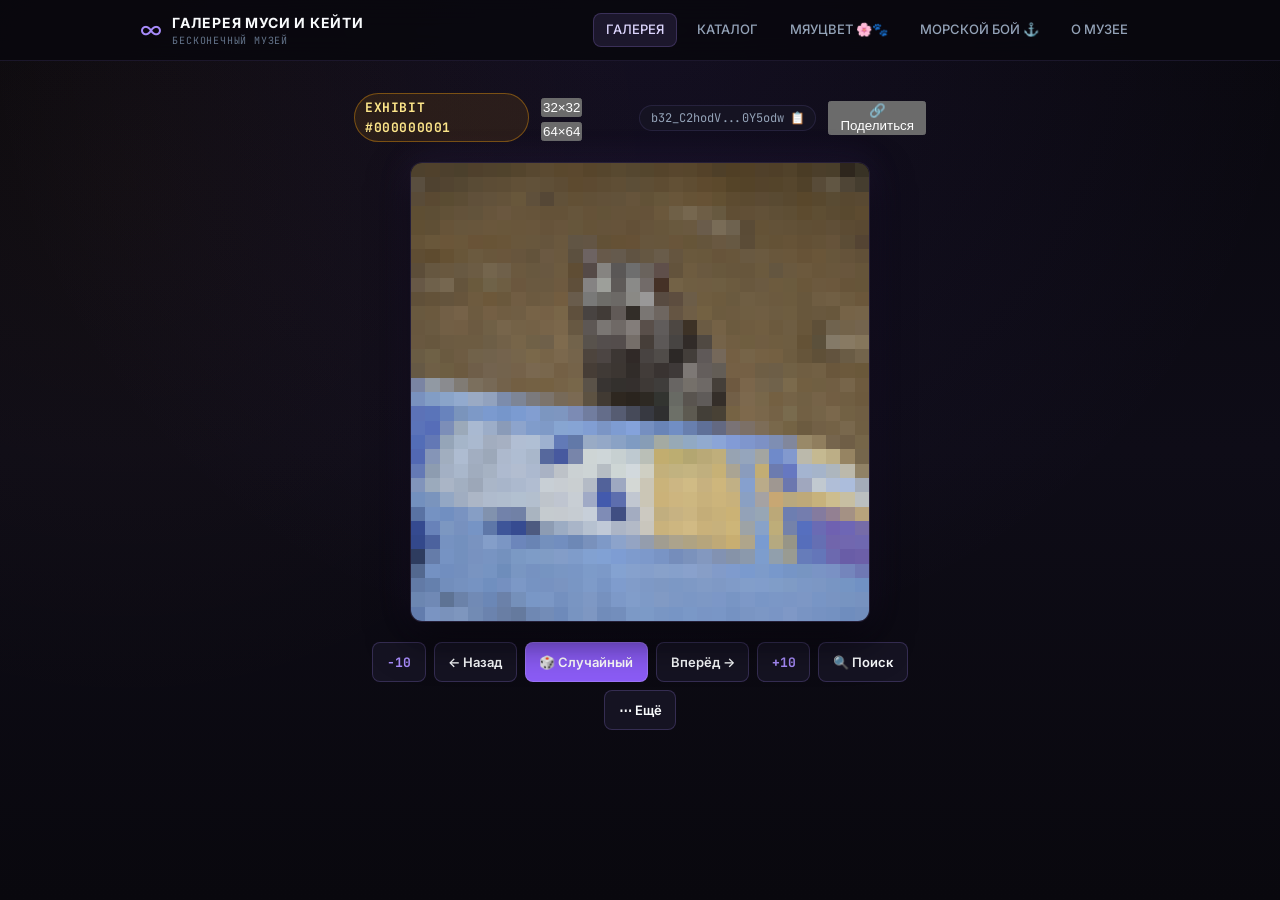
==== commit b248c54e: "Add files via upload" ====
--- a/docs/index.html
+++ b/docs/index.html
@@ -28,6 +28,7 @@
           <a href="index.html" class="nav-link active">ГАЛЕРЕЯ</a>
           <a href="explore.html" class="nav-link">КАТАЛОГ</a>
           <a href="farm.html" class="nav-link">МЯУЦВЕТ 🌸🐾</a>
+          <a href="battleship.html" class="nav-link">МОРСКОЙ БОЙ ⚓</a>
           <a href="about.html" class="nav-link">О МУЗЕЕ</a>
         </nav>
       </div>
